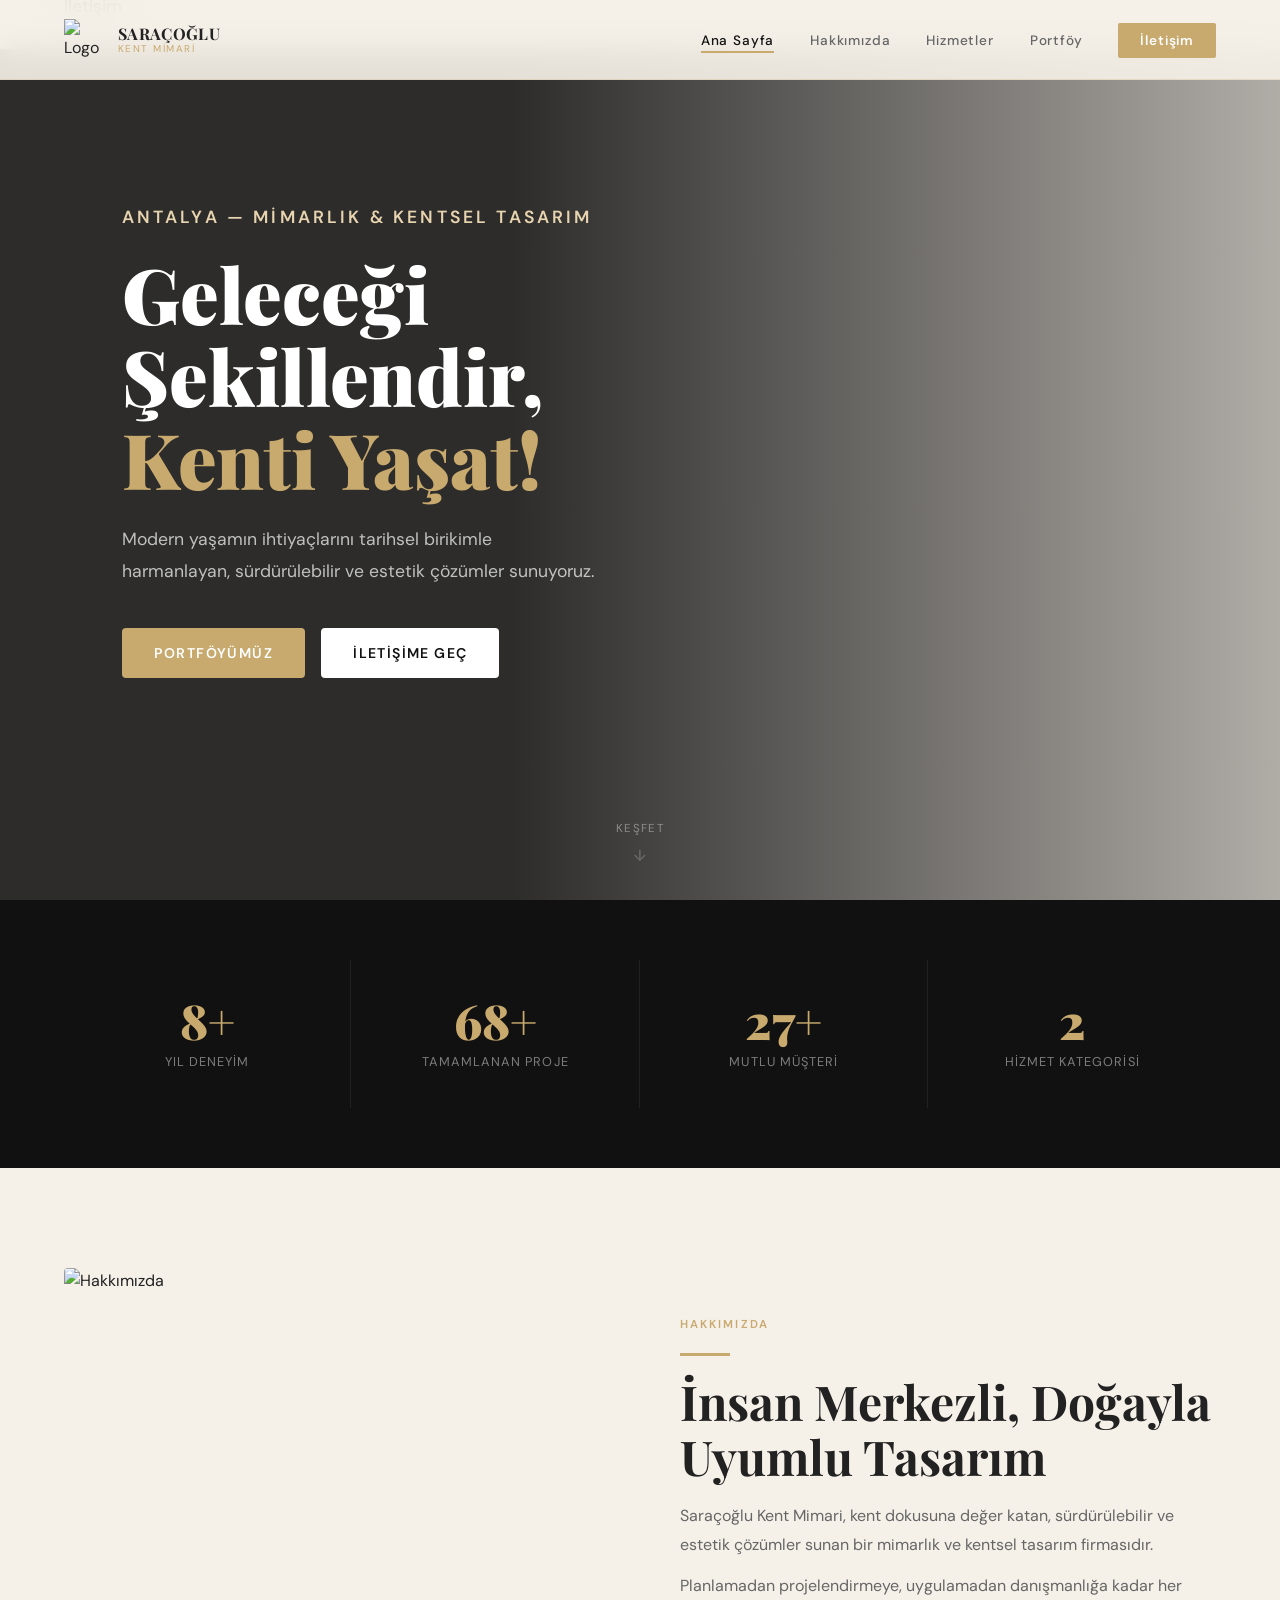
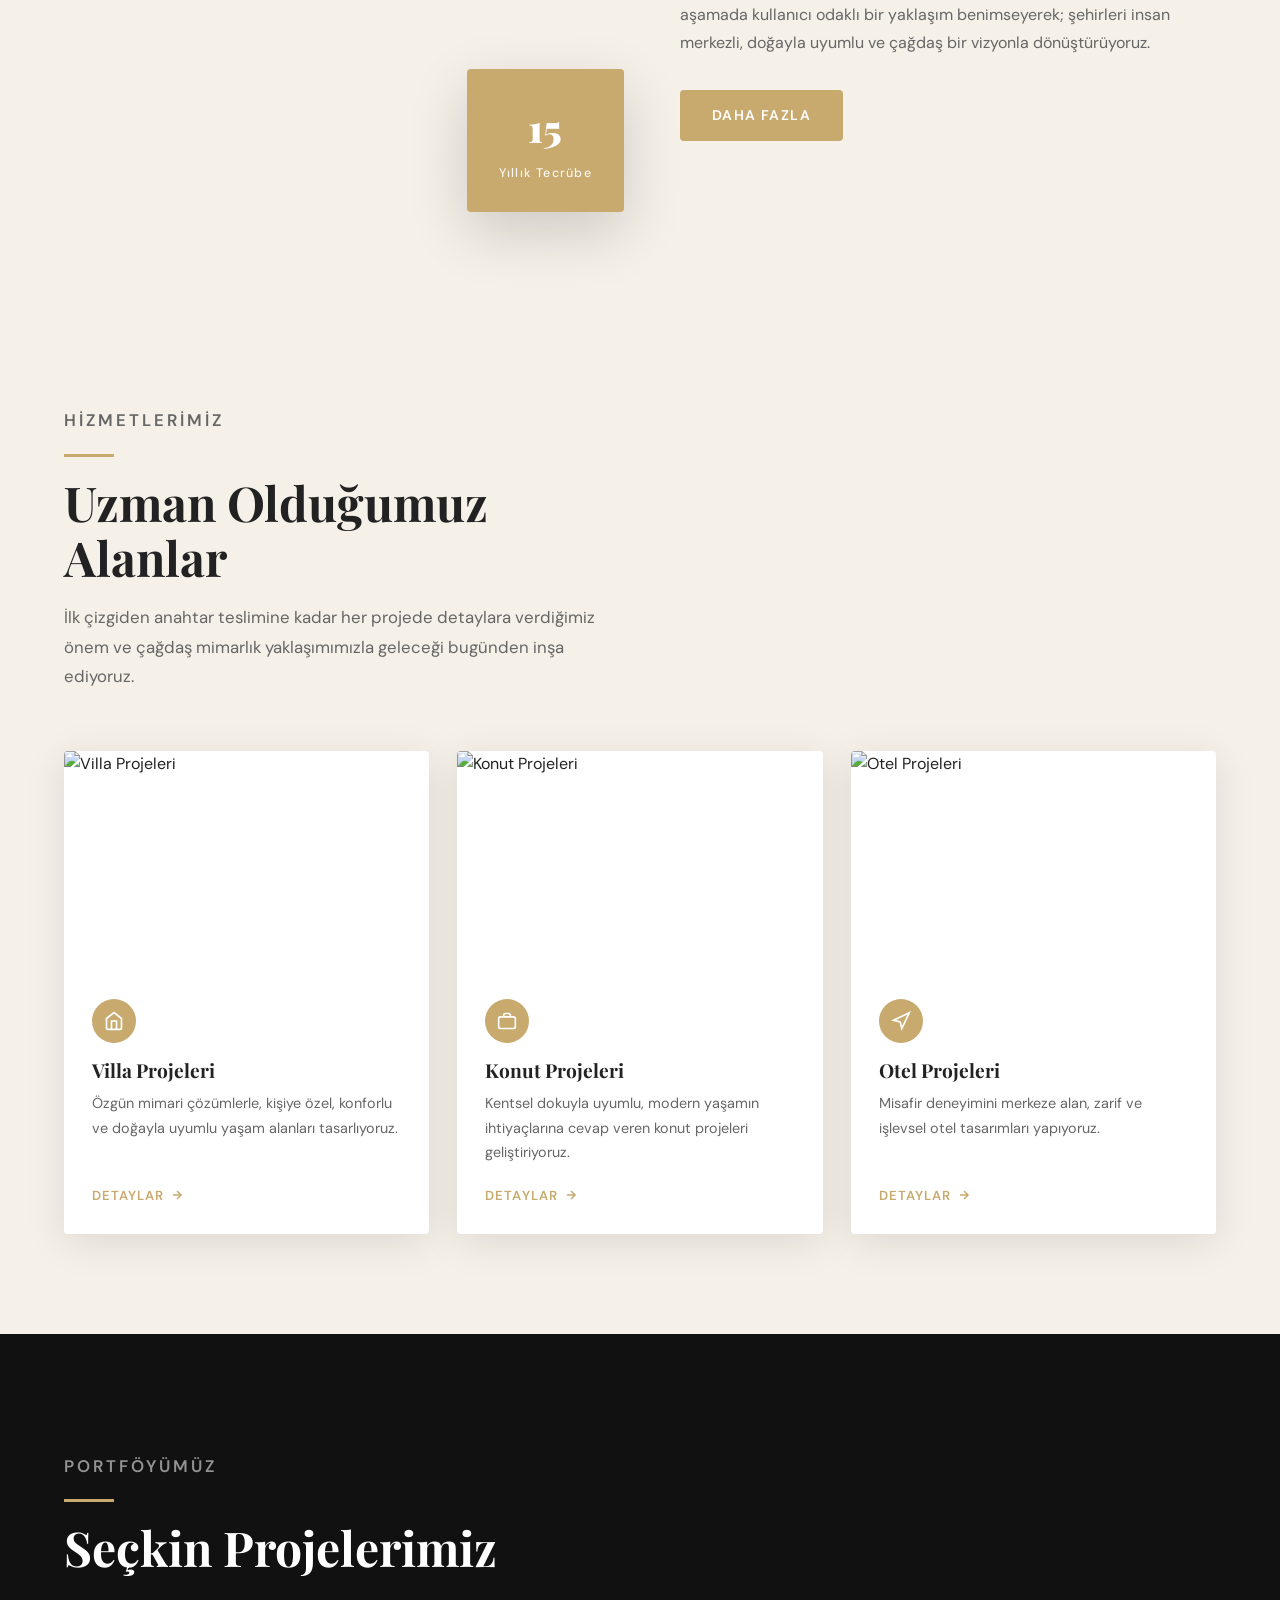
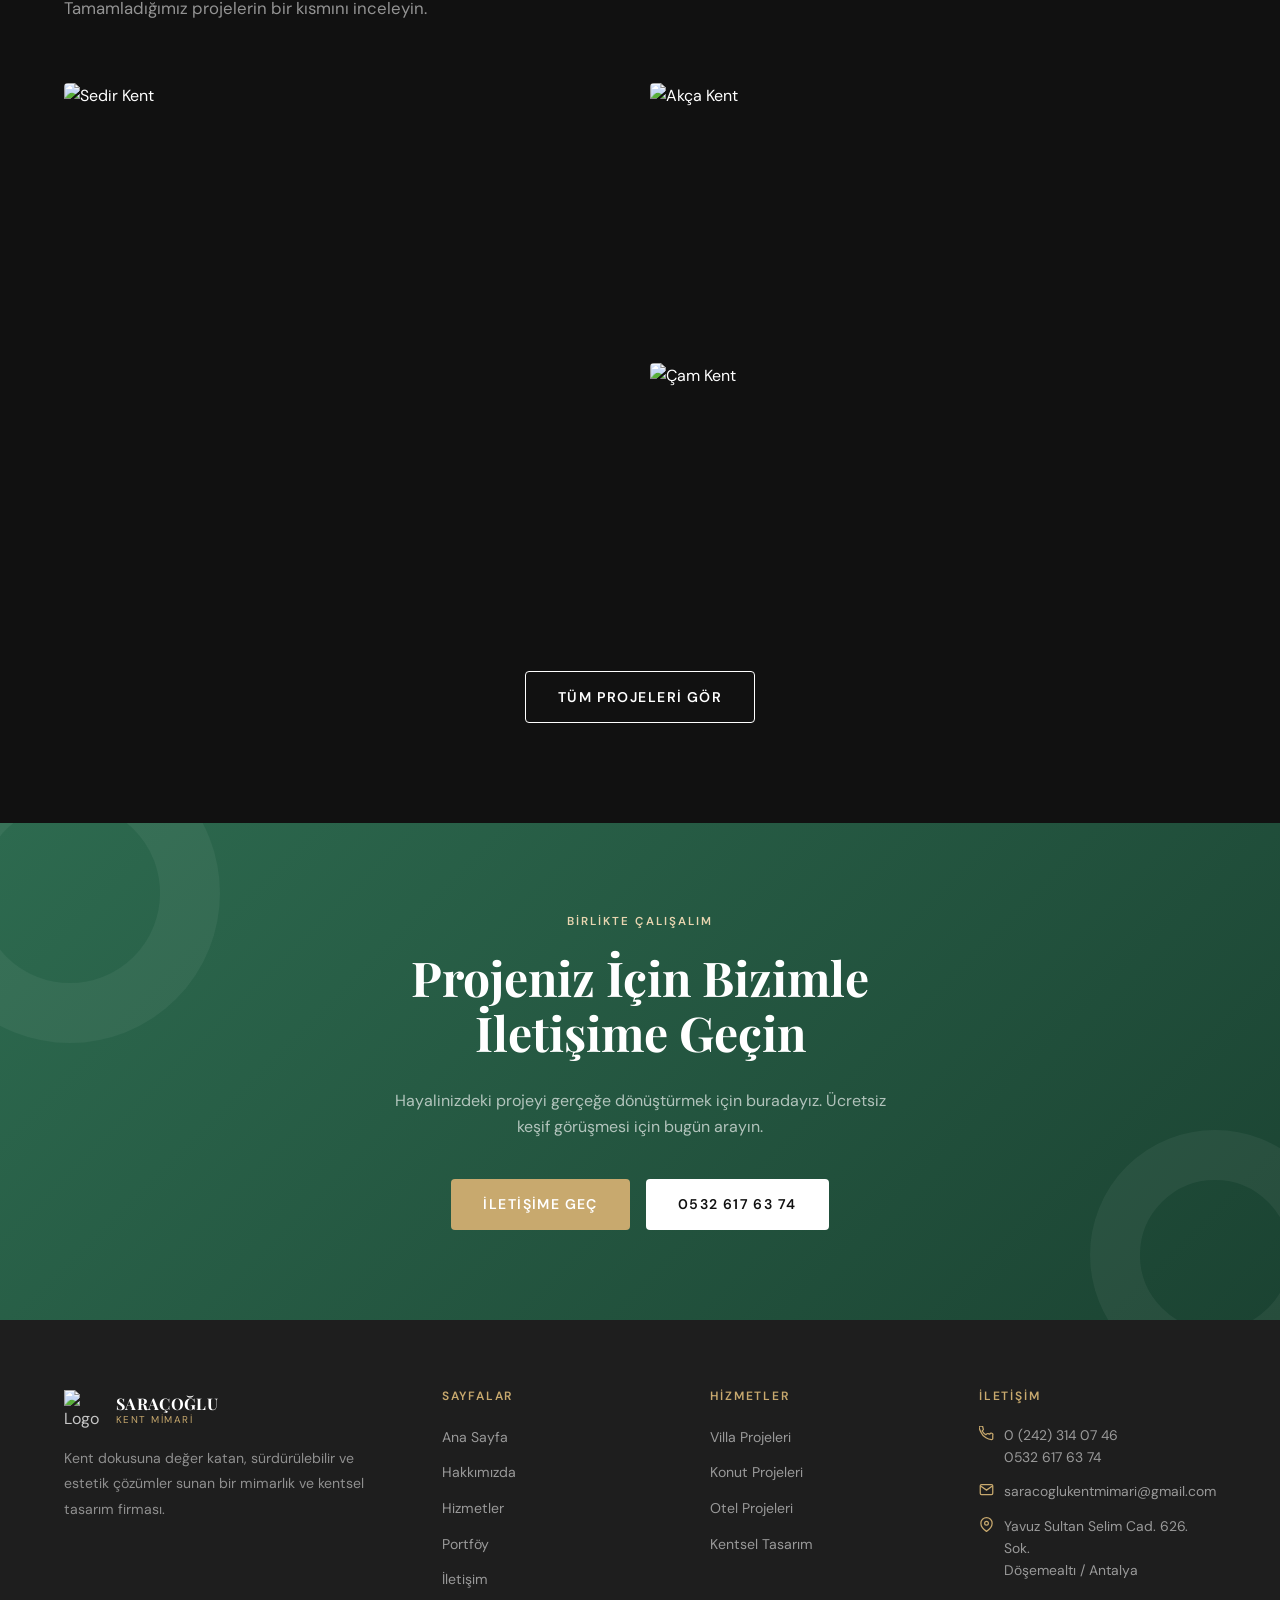
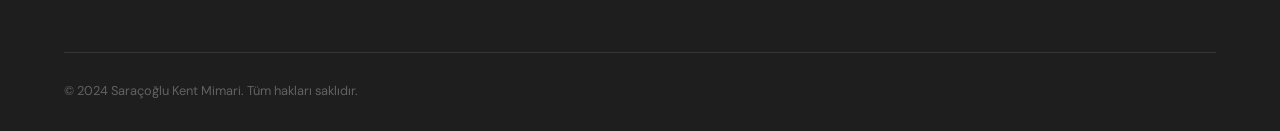
==== index.html @ 3842c43e "ilk commit" ====
<!DOCTYPE html>
<html lang="tr">
<head>
  <meta charset="UTF-8">
  <meta name="viewport" content="width=device-width, initial-scale=1.0">
  <title>Saraçoğlu Kent Mimari — Antalya Mimarlık & Kentsel Tasarım</title>
  <meta name="description" content="Antalya'nın lider mimarlık ve kentsel tasarım firması. Villa, konut ve otel projeleri.">
  <link rel="stylesheet" href="css/style.css">
  <style>
    /* ---- HERO ---- */
    .hero {
      min-height: 100vh;
      display: flex;
      align-items: center;
      position: relative;
      overflow: hidden;
      padding-top: var(--nav-height);
    }

    .hero-bg {
      position: absolute;
      inset: 0;
      background:
        linear-gradient(to right, rgba(17,17,17,0.88) 40%, rgba(17,17,17,0.3) 100%),
        url('https://static.wixstatic.com/media/598a45835cc64bb7892bb44dd5821d2d.jpg/v1/fill/w_1400,h_900,al_c,q_85/598a45835cc64bb7892bb44dd5821d2d.jpg') center/cover no-repeat;
    }

    .hero-content {
      position: relative;
      z-index: 2;
      padding: 0 5%;
      max-width: 720px;
    }

    .hero-content .label { color: var(--accent-light); margin-bottom: 18px; }

    .hero-content h1 {
      color: var(--white);
      line-height: 1.08;
      margin-bottom: 24px;
    }

    .hero-content h1 em {
      font-style: normal;
      color: var(--accent);
      display: block;
    }

    .hero-content p {
      color: rgba(255,255,255,0.7);
      font-size: 1.1rem;
      max-width: 480px;
      line-height: 1.8;
      margin-bottom: 40px;
    }

    .hero-btns { display: flex; gap: 16px; flex-wrap: wrap; }

    .hero-scroll {
      position: absolute;
      bottom: 36px; left: 50%;
      transform: translateX(-50%);
      display: flex;
      flex-direction: column;
      align-items: center;
      gap: 8px;
      color: rgba(255,255,255,0.4);
      font-size: 0.72rem;
      letter-spacing: 0.12em;
      text-transform: uppercase;
      z-index: 2;
      animation: bounce 2s infinite;
    }

    @keyframes bounce {
      0%,100% { transform: translateX(-50%) translateY(0); }
      50%      { transform: translateX(-50%) translateY(6px); }
    }

    .hero-scroll svg { opacity: 0.5; }

    /* ---- STATS ---- */
    .stats {
      background: var(--dark);
      padding: 60px 5%;
      display: grid;
      grid-template-columns: repeat(4, 1fr);
      gap: 1px;
    }

    .stat-item {
      padding: 36px 32px;
      text-align: center;
      border-right: 1px solid rgba(255,255,255,0.07);
    }

    .stat-item:last-child { border-right: none; }

    .stat-num {
      font-family: 'Playfair Display', serif;
      font-size: clamp(2rem, 4vw, 3rem);
      font-weight: 900;
      color: var(--accent);
      line-height: 1;
      margin-bottom: 8px;
    }

    .stat-label {
      font-size: 0.8rem;
      color: rgba(255,255,255,0.45);
      letter-spacing: 0.08em;
      text-transform: uppercase;
    }

    /* ---- ABOUT TEASER ---- */
    .about-teaser {
      display: grid;
      grid-template-columns: 1fr 1fr;
      gap: 80px;
      align-items: center;
    }

    .about-img-wrap {
      position: relative;
    }

    .about-img-wrap img {
      width: 100%;
      height: 520px;
      object-fit: cover;
      border-radius: var(--radius);
    }

    .about-badge {
      position: absolute;
      bottom: -24px; right: -24px;
      background: var(--accent);
      color: var(--white);
      padding: 28px 32px;
      border-radius: var(--radius);
      text-align: center;
      box-shadow: var(--shadow-lg);
    }

    .about-badge strong {
      font-family: 'Playfair Display', serif;
      font-size: 2.4rem;
      font-weight: 900;
      display: block;
    }

    .about-badge span {
      font-size: 0.78rem;
      font-weight: 500;
      letter-spacing: 0.1em;
      opacity: 0.9;
    }

    /* ---- SERVICES GRID ---- */
    .services-grid {
      display: grid;
      grid-template-columns: repeat(3, 1fr);
      gap: 28px;
    }

    .service-card {
      background: var(--white);
      border-radius: var(--radius);
      overflow: hidden;
      box-shadow: var(--shadow);
      transition: transform 0.3s, box-shadow 0.3s;
      display: flex;
      flex-direction: column;
    }

    .service-card:hover {
      transform: translateY(-8px);
      box-shadow: var(--shadow-lg);
    }

    .service-img {
      height: 220px;
      overflow: hidden;
    }

    .service-img img {
      width: 100%;
      height: 100%;
      object-fit: cover;
      transition: transform 0.5s;
    }

    .service-card:hover .service-img img { transform: scale(1.05); }

    .service-body {
      padding: 28px;
      flex: 1;
      display: flex;
      flex-direction: column;
    }

    .service-icon {
      width: 44px; height: 44px;
      background: var(--accent);
      border-radius: 50%;
      display: flex;
      align-items: center;
      justify-content: center;
      margin-bottom: 16px;
      color: var(--white);
    }

    .service-body h3 { margin-bottom: 10px; font-size: 1.2rem; }
    .service-body p { color: var(--text-muted); font-size: 0.9rem; line-height: 1.7; flex: 1; }

    .service-link {
      display: inline-flex;
      align-items: center;
      gap: 6px;
      margin-top: 20px;
      font-size: 0.82rem;
      font-weight: 600;
      letter-spacing: 0.08em;
      text-transform: uppercase;
      color: var(--accent);
      transition: gap 0.2s;
    }

    .service-link:hover { gap: 12px; }

    /* ---- PORTFOLIO STRIP ---- */
    .portfolio-section { background: var(--dark); color: var(--white); }
    .portfolio-section .section-header h2 { color: var(--white); }
    .portfolio-section .section-header p { color: rgba(255,255,255,0.55); }

    .portfolio-grid {
      display: grid;
      grid-template-columns: 1fr 1fr;
      grid-template-rows: auto auto;
      gap: 20px;
    }

    .portfolio-item {
      position: relative;
      overflow: hidden;
      border-radius: var(--radius);
      cursor: pointer;
    }

    .portfolio-item:first-child {
      grid-row: 1 / 3;
    }

    .portfolio-item img {
      width: 100%;
      height: 100%;
      object-fit: cover;
      min-height: 260px;
      transition: transform 0.6s cubic-bezier(.16,1,.3,1);
    }

    .portfolio-item:first-child img { min-height: 540px; }

    .portfolio-item:hover img { transform: scale(1.06); }

    .portfolio-overlay {
      position: absolute;
      inset: 0;
      background: linear-gradient(to top, rgba(0,0,0,0.8) 0%, transparent 60%);
      display: flex;
      align-items: flex-end;
      padding: 28px;
      opacity: 0;
      transition: opacity 0.3s;
    }

    .portfolio-item:hover .portfolio-overlay { opacity: 1; }

    .portfolio-info h4 {
      color: var(--white);
      font-size: 1.2rem;
      margin-bottom: 4px;
    }

    .portfolio-info span {
      font-size: 0.78rem;
      color: var(--accent-light);
      letter-spacing: 0.1em;
      text-transform: uppercase;
    }

    /* ---- CTA BAND ---- */
    .cta-band {
      background: linear-gradient(135deg, var(--accent2) 0%, #1b4332 100%);
      color: var(--white);
      padding: 90px 5%;
      text-align: center;
      position: relative;
      overflow: hidden;
    }

    .cta-band::before {
      content: '';
      position: absolute;
      top: -80px; left: -80px;
      width: 300px; height: 300px;
      border-radius: 50%;
      border: 60px solid rgba(255,255,255,0.05);
    }

    .cta-band::after {
      content: '';
      position: absolute;
      bottom: -60px; right: -60px;
      width: 250px; height: 250px;
      border-radius: 50%;
      border: 50px solid rgba(255,255,255,0.05);
    }

    .cta-band .label { color: var(--accent-light); margin-bottom: 18px; }
    .cta-band h2 { color: var(--white); max-width: 600px; margin: 0 auto 28px; }
    .cta-band p { color: rgba(255,255,255,0.65); max-width: 520px; margin: 0 auto 40px; }

    /* ---- RESPONSIVE ---- */
    @media (max-width: 900px) {
      .stats { grid-template-columns: repeat(2,1fr); }
      .stat-item { border-right: none; border-bottom: 1px solid rgba(255,255,255,0.07); }
      .about-teaser { grid-template-columns: 1fr; gap: 50px; }
      .about-img-wrap { max-width: 540px; }
      .about-badge { right: 0; bottom: -20px; }
      .services-grid { grid-template-columns: 1fr; }
      .portfolio-grid { grid-template-columns: 1fr; }
      .portfolio-item:first-child { grid-row: auto; }
    }

    @media (max-width: 600px) {
      .hero-btns { flex-direction: column; }
      .stats { grid-template-columns: 1fr 1fr; }
    }
  </style>
</head>
<body>

<!-- NAVBAR -->
<nav class="navbar">
  <a href="index.html" class="nav-logo">
    <img src="https://static.wixstatic.com/media/b6cc17_3a07f7cb346d4ff6aaf0f38547e2d93a~mv2.png/v1/fill/w_69,h_69,al_c,q_85,usm_0.66_1.00_0.01,enc_avif,quality_auto/Sembol_Ger%C3%A7ek.png" alt="Logo">
    <div class="nav-logo-text">SARAÇOĞLU<span>Kent Mimari</span></div>
  </a>
  <ul class="nav-links">
    <li><a href="index.html" class="active">Ana Sayfa</a></li>
    <li><a href="hakkimizda.html">Hakkımızda</a></li>
    <li><a href="hizmetler.html">Hizmetler</a></li>
    <li><a href="portfolio.html">Portföy</a></li>
    <li><a href="iletisim.html" class="nav-cta">İletişim</a></li>
  </ul>
  <button class="hamburger" aria-label="Menü">
    <span></span><span></span><span></span>
  </button>
</nav>
<div class="mobile-nav">
  <a href="index.html">Ana Sayfa</a>
  <a href="hakkimizda.html">Hakkımızda</a>
  <a href="hizmetler.html">Hizmetler</a>
  <a href="portfolio.html">Portföy</a>
  <a href="iletisim.html">İletişim</a>
</div>

<!-- HERO -->
<section class="hero">
  <div class="hero-bg"></div>
  <div class="hero-content">
    <p class="label anim-up">Antalya — Mimarlık & Kentsel Tasarım</p>
    <h1 class="anim-up-2">
      Geleceği Şekillendir,
      <em>Kenti Yaşat!</em>
    </h1>
    <p class="anim-up-3">Modern yaşamın ihtiyaçlarını tarihsel birikimle harmanlayan, sürdürülebilir ve estetik çözümler sunuyoruz.</p>
    <div class="hero-btns anim-up-4">
      <a href="portfolio.html" class="btn btn-primary">Portföyümüz</a>
      <a href="iletisim.html" class="btn btn-white">İletişime Geç</a>
    </div>
  </div>
  <div class="hero-scroll">
    <span>Keşfet</span>
    <svg width="18" height="18" fill="none" stroke="currentColor" stroke-width="2" viewBox="0 0 24 24">
      <path d="M12 5v14M5 12l7 7 7-7"/>
    </svg>
  </div>
</section>

<!-- STATS -->
<div class="stats">
  <div class="stat-item">
    <div class="stat-num"><span class="counter" data-target="15" data-suffix="+">0+</span></div>
    <div class="stat-label">Yıl Deneyim</div>
  </div>
  <div class="stat-item">
    <div class="stat-num"><span class="counter" data-target="120" data-suffix="+">0+</span></div>
    <div class="stat-label">Tamamlanan Proje</div>
  </div>
  <div class="stat-item">
    <div class="stat-num"><span class="counter" data-target="48" data-suffix="+">0+</span></div>
    <div class="stat-label">Mutlu Müşteri</div>
  </div>
  <div class="stat-item">
    <div class="stat-num"><span class="counter" data-target="5" data-suffix="">0</span></div>
    <div class="stat-label">Hizmet Kategorisi</div>
  </div>
</div>

<!-- ABOUT TEASER -->
<section>
  <div class="about-teaser">
    <div class="about-img-wrap reveal">
      <img src="https://static.wixstatic.com/media/11062b_ed791f8665d245868b19d82ee8071b45~mv2.jpg/v1/fill/w_800,h_600,al_c,q_85/Two%20Towers.jpg" alt="Hakkımızda">
      <div class="about-badge">
        <strong>15</strong>
        <span>Yıllık Tecrübe</span>
      </div>
    </div>
    <div class="reveal">
      <p class="label">Hakkımızda</p>
      <div class="divider"></div>
      <h2>İnsan Merkezli, Doğayla Uyumlu Tasarım</h2>
      <p style="color:var(--text-muted);margin-top:18px;line-height:1.8;">Saraçoğlu Kent Mimari, kent dokusuna değer katan, sürdürülebilir ve estetik çözümler sunan bir mimarlık ve kentsel tasarım firmasıdır.</p>
      <p style="color:var(--text-muted);margin-top:12px;line-height:1.8;">Planlamadan projelendirmeye, uygulamadan danışmanlığa kadar her aşamada kullanıcı odaklı bir yaklaşım benimseyerek; şehirleri insan merkezli, doğayla uyumlu ve çağdaş bir vizyonla dönüştürüyoruz.</p>
      <a href="hakkimizda.html" class="btn btn-primary" style="margin-top:32px;">Daha Fazla</a>
    </div>
  </div>
</section>

<!-- SERVICES -->
<section style="background:var(--cream);">
  <div class="section-header reveal">
    <p class="label">Hizmetlerimiz</p>
    <div class="divider"></div>
    <h2>Uzman Olduğumuz Alanlar</h2>
    <p>İlk çizgiden anahtar teslimine kadar her projede detaylara verdiğimiz önem ve çağdaş mimarlık yaklaşımımızla geleceği bugünden inşa ediyoruz.</p>
  </div>

  <div class="services-grid">
    <div class="service-card reveal">
      <div class="service-img">
        <img src="https://static.wixstatic.com/media/11062b_ed791f8665d245868b19d82ee8071b45~mv2.jpg/v1/fill/w_600,h_400,al_c,q_85/Two%20Towers.jpg" alt="Villa Projeleri">
      </div>
      <div class="service-body">
        <div class="service-icon">
          <svg width="20" height="20" fill="none" stroke="currentColor" stroke-width="2" viewBox="0 0 24 24"><path d="M3 9l9-7 9 7v11a2 2 0 01-2 2H5a2 2 0 01-2-2z"/><polyline points="9,22 9,12 15,12 15,22"/></svg>
        </div>
        <h3>Villa Projeleri</h3>
        <p>Özgün mimari çözümlerle, kişiye özel, konforlu ve doğayla uyumlu yaşam alanları tasarlıyoruz.</p>
        <a href="hizmetler.html" class="service-link">Detaylar <svg width="14" height="14" fill="none" stroke="currentColor" stroke-width="2.5" viewBox="0 0 24 24"><path d="M5 12h14M12 5l7 7-7 7"/></svg></a>
      </div>
    </div>

    <div class="service-card reveal">
      <div class="service-img">
        <img src="https://static.wixstatic.com/media/11062b_2288332226ea4c1a8606c1d743c1e8f9~mv2.jpg/v1/fill/w_600,h_400,al_c,q_85/Modern%20Architecture.jpg" alt="Konut Projeleri">
      </div>
      <div class="service-body">
        <div class="service-icon">
          <svg width="20" height="20" fill="none" stroke="currentColor" stroke-width="2" viewBox="0 0 24 24"><rect x="2" y="7" width="20" height="14" rx="2"/><path d="M16 7V5a2 2 0 00-2-2h-4a2 2 0 00-2 2v2"/></svg>
        </div>
        <h3>Konut Projeleri</h3>
        <p>Kentsel dokuyla uyumlu, modern yaşamın ihtiyaçlarına cevap veren konut projeleri geliştiriyoruz.</p>
        <a href="hizmetler.html" class="service-link">Detaylar <svg width="14" height="14" fill="none" stroke="currentColor" stroke-width="2.5" viewBox="0 0 24 24"><path d="M5 12h14M12 5l7 7-7 7"/></svg></a>
      </div>
    </div>

    <div class="service-card reveal">
      <div class="service-img">
        <img src="https://static.wixstatic.com/media/11062b_442ee5a9ccf94e9aa962bf4fe4369a15~mv2_d_6668_4445_s_4_2.jpg/v1/fill/w_600,h_400,al_c,q_85/Interior%20Design%20.jpg" alt="Otel Projeleri">
      </div>
      <div class="service-body">
        <div class="service-icon">
          <svg width="20" height="20" fill="none" stroke="currentColor" stroke-width="2" viewBox="0 0 24 24"><path d="M3 11l19-9-9 19-2-8-8-2z"/></svg>
        </div>
        <h3>Otel Projeleri</h3>
        <p>Misafir deneyimini merkeze alan, zarif ve işlevsel otel tasarımları yapıyoruz.</p>
        <a href="hizmetler.html" class="service-link">Detaylar <svg width="14" height="14" fill="none" stroke="currentColor" stroke-width="2.5" viewBox="0 0 24 24"><path d="M5 12h14M12 5l7 7-7 7"/></svg></a>
      </div>
    </div>
  </div>
</section>

<!-- PORTFOLIO -->
<section class="portfolio-section">
  <div class="section-header reveal">
    <p class="label">Portföyümüz</p>
    <div class="divider"></div>
    <h2>Seçkin Projelerimiz</h2>
    <p>Tamamladığımız projelerin bir kısmını inceleyin.</p>
  </div>

  <div class="portfolio-grid">
    <div class="portfolio-item reveal">
      <img src="https://static.wixstatic.com/media/b6cc17_9ea4a8a03a49461f9311103a16069405~mv2.jpeg/v1/fill/w_980,h_700,q_90/b6cc17_9ea4a8a03a49461f9311103a16069405~mv2.jpeg" alt="Sedir Kent">
      <div class="portfolio-overlay">
        <div class="portfolio-info">
          <h4>Sedir Kent</h4>
          <span>Villa Projesi</span>
        </div>
      </div>
    </div>
    <div class="portfolio-item reveal">
      <img src="https://static.wixstatic.com/media/b6cc17_e1b81eac849146a5b3a3fcf420fb1ff0~mv2.jpeg/v1/fill/w_980,h_326,q_90/b6cc17_e1b81eac849146a5b3a3fcf420fb1ff0~mv2.jpeg" alt="Akça Kent">
      <div class="portfolio-overlay">
        <div class="portfolio-info">
          <h4>Akça Kent</h4>
          <span>Konut Projesi</span>
        </div>
      </div>
    </div>
    <div class="portfolio-item reveal">
      <img src="https://static.wixstatic.com/media/b6cc17_fde09c180e5f44ab941f2d9487725126~mv2.jpeg/v1/fill/w_980,h_326,q_90/b6cc17_fde09c180e5f44ab941f2d9487725126~mv2.jpeg" alt="Çam Kent">
      <div class="portfolio-overlay">
        <div class="portfolio-info">
          <h4>Çam Kent</h4>
          <span>Otel Projesi</span>
        </div>
      </div>
    </div>
  </div>

  <div style="text-align:center;margin-top:48px;">
    <a href="portfolio.html" class="btn btn-outline" style="color:var(--white);border-color:var(--white);">Tüm Projeleri Gör</a>
  </div>
</section>

<!-- CTA -->
<section class="cta-band">
  <p class="label reveal">Birlikte Çalışalım</p>
  <h2 class="reveal">Projeniz İçin Bizimle İletişime Geçin</h2>
  <p class="reveal">Hayalinizdeki projeyi gerçeğe dönüştürmek için buradayız. Ücretsiz keşif görüşmesi için bugün arayın.</p>
  <div style="display:flex;gap:16px;justify-content:center;flex-wrap:wrap;" class="reveal">
    <a href="iletisim.html" class="btn btn-primary">İletişime Geç</a>
    <a href="tel:05326176374" class="btn btn-white">0532 617 63 74</a>
  </div>
</section>

<!-- FOOTER -->
<footer>
  <div class="footer-top">
    <div class="footer-brand">
      <div class="nav-logo" style="margin-bottom:16px;">
        <img src="https://static.wixstatic.com/media/b6cc17_3a07f7cb346d4ff6aaf0f38547e2d93a~mv2.png/v1/fill/w_69,h_69,al_c,q_85,usm_0.66_1.00_0.01,enc_avif/Sembol_Ger%C3%A7ek.png" alt="Logo" style="height:40px;width:40px;object-fit:contain;">
        <div class="nav-logo-text">SARAÇOĞLU<span>Kent Mimari</span></div>
      </div>
      <p>Kent dokusuna değer katan, sürdürülebilir ve estetik çözümler sunan bir mimarlık ve kentsel tasarım firması.</p>
    </div>
    <div class="footer-col">
      <h4>Sayfalar</h4>
      <ul>
        <li><a href="index.html">Ana Sayfa</a></li>
        <li><a href="hakkimizda.html">Hakkımızda</a></li>
        <li><a href="hizmetler.html">Hizmetler</a></li>
        <li><a href="portfolio.html">Portföy</a></li>
        <li><a href="iletisim.html">İletişim</a></li>
      </ul>
    </div>
    <div class="footer-col">
      <h4>Hizmetler</h4>
      <ul>
        <li><a href="hizmetler.html">Villa Projeleri</a></li>
        <li><a href="hizmetler.html">Konut Projeleri</a></li>
        <li><a href="hizmetler.html">Otel Projeleri</a></li>
        <li><a href="hizmetler.html">Kentsel Tasarım</a></li>
      </ul>
    </div>
    <div class="footer-col">
      <h4>İletişim</h4>
      <div class="footer-contact-item">
        <svg width="15" height="15" fill="none" stroke="currentColor" stroke-width="2" viewBox="0 0 24 24"><path d="M22 16.92v3a2 2 0 01-2.18 2 19.79 19.79 0 01-8.63-3.07A19.5 19.5 0 013.07 9.85 19.79 19.79 0 01.1 1.18C.1.54.47.05 1.11.02h3a2 2 0 012 1.72 13 13 0 00.7 2.81 2 2 0 01-.45 2.11L5.09 7.91a16 16 0 006 6l1.27-1.27a2 2 0 012.11-.45 13 13 0 002.81.7A2 2 0 0122 14.92v2z"/></svg>
        <div>0 (242) 314 07 46<br>0532 617 63 74</div>
      </div>
      <div class="footer-contact-item">
        <svg width="15" height="15" fill="none" stroke="currentColor" stroke-width="2" viewBox="0 0 24 24"><path d="M4 4h16c1.1 0 2 .9 2 2v12c0 1.1-.9 2-2 2H4c-1.1 0-2-.9-2-2V6c0-1.1.9-2 2-2z"/><polyline points="22,6 12,13 2,6"/></svg>
        <div>saracoglukentmimari@gmail.com</div>
      </div>
      <div class="footer-contact-item">
        <svg width="15" height="15" fill="none" stroke="currentColor" stroke-width="2" viewBox="0 0 24 24"><path d="M21 10c0 7-9 13-9 13s-9-6-9-13a9 9 0 0118 0z"/><circle cx="12" cy="10" r="3"/></svg>
        <div>Yavuz Sultan Selim Cad. 626. Sok.<br>Döşemealtı / Antalya</div>
      </div>
    </div>
  </div>
  <div class="footer-bottom">
    <span>© 2024 Saraçoğlu Kent Mimari. Tüm hakları saklıdır.</span>
  </div>
</footer>

<script src="js/main.js"></script>
</body>
</html>
---- css/style.css ----
/* ============================================
   SARAÇOĞLU KENT MİMARİ — Ana Stil Dosyası
   Modern & Canlı Tema
   ============================================ */

@import url('https://fonts.googleapis.com/css2?family=Playfair+Display:wght@400;700;900&family=DM+Sans:wght@300;400;500;600&display=swap');

:root {
  --cream: #f5f0e8;
  --white: #ffffff;
  --dark: #111111;
  --charcoal: #1e1e1e;
  --accent: #c8a96e;       /* altın/bronz */
  --accent2: #2d6a4f;      /* derin yeşil */
  --accent-light: #e8d5b0;
  --text-main: #222222;
  --text-muted: #666666;
  --border: rgba(200,169,110,0.25);
  --nav-height: 80px;
  --radius: 4px;
  --shadow: 0 8px 40px rgba(0,0,0,0.10);
  --shadow-lg: 0 20px 60px rgba(0,0,0,0.16);
}

*, *::before, *::after { box-sizing: border-box; margin: 0; padding: 0; }

html { scroll-behavior: smooth; font-size: 16px; }

body {
  font-family: 'DM Sans', sans-serif;
  background: var(--cream);
  color: var(--text-main);
  overflow-x: hidden;
  line-height: 1.6;
}

img { max-width: 100%; height: auto; display: block; }
a { text-decoration: none; color: inherit; }
ul { list-style: none; }

/* ---- TYPOGRAPHY ---- */
h1, h2, h3, h4 { font-family: 'Playfair Display', serif; line-height: 1.15; }

h1 { font-size: clamp(2.4rem, 6vw, 5rem); font-weight: 900; }
h2 { font-size: clamp(1.8rem, 4vw, 3rem); font-weight: 700; }
h3 { font-size: clamp(1.2rem, 2.5vw, 1.6rem); font-weight: 700; }

.label {
  font-family: 'DM Sans', sans-serif;
  font-size: 0.72rem;
  font-weight: 600;
  letter-spacing: 0.18em;
  text-transform: uppercase;
  color: var(--accent);
}

/* ---- NAVBAR ---- */
.navbar {
  position: fixed;
  top: 0; left: 0; right: 0;
  height: var(--nav-height);
  display: flex;
  align-items: center;
  justify-content: space-between;
  padding: 0 5%;
  z-index: 1000;
  background: rgba(245,240,232,0.92);
  backdrop-filter: blur(14px);
  border-bottom: 1px solid var(--border);
  transition: background 0.3s, box-shadow 0.3s;
}

.navbar.scrolled {
  background: rgba(245,240,232,0.98);
  box-shadow: 0 2px 20px rgba(0,0,0,0.08);
}

.nav-logo {
  display: flex;
  align-items: center;
  gap: 12px;
}

.nav-logo img {
  height: 42px;
  width: 42px;
  object-fit: contain;
}

.nav-logo-text {
  font-family: 'Playfair Display', serif;
  font-size: 1rem;
  font-weight: 700;
  line-height: 1.2;
  letter-spacing: 0.02em;
}

.nav-logo-text span {
  display: block;
  font-size: 0.62rem;
  font-family: 'DM Sans', sans-serif;
  font-weight: 400;
  letter-spacing: 0.15em;
  text-transform: uppercase;
  color: var(--accent);
}

.nav-links {
  display: flex;
  align-items: center;
  gap: 36px;
}

.nav-links a {
  font-size: 0.85rem;
  font-weight: 500;
  letter-spacing: 0.06em;
  color: var(--text-muted);
  position: relative;
  transition: color 0.2s;
}

.nav-links a::after {
  content: '';
  position: absolute;
  bottom: -4px; left: 0;
  width: 0; height: 1.5px;
  background: var(--accent);
  transition: width 0.3s;
}

.nav-links a:hover,
.nav-links a.active { color: var(--dark); }
.nav-links a:hover::after,
.nav-links a.active::after { width: 100%; }

.nav-cta {
  background: var(--accent);
  color: var(--white) !important;
  padding: 9px 22px;
  border-radius: 2px;
  font-weight: 600 !important;
  letter-spacing: 0.08em;
  transition: background 0.2s, transform 0.2s !important;
}

.nav-cta::after { display: none !important; }
.nav-cta:hover { background: var(--dark) !important; transform: translateY(-1px); }

/* Mobile hamburger */
.hamburger {
  display: none;
  flex-direction: column;
  gap: 5px;
  cursor: pointer;
  padding: 6px;
  background: none;
  border: none;
}

.hamburger span {
  width: 24px; height: 2px;
  background: var(--dark);
  border-radius: 2px;
  transition: 0.3s;
}

.hamburger.open span:nth-child(1) { transform: rotate(45deg) translate(5px,5px); }
.hamburger.open span:nth-child(2) { opacity: 0; }
.hamburger.open span:nth-child(3) { transform: rotate(-45deg) translate(5px,-5px); }

/* ---- MOBILE NAV ---- */
.mobile-nav {
  position: fixed;
  top: var(--nav-height); left: 0; right: 0;
  background: var(--cream);
  border-bottom: 1px solid var(--border);
  padding: 24px 5%;
  display: flex;
  flex-direction: column;
  gap: 20px;
  z-index: 999;
  transform: translateY(-110%);
  transition: transform 0.35s cubic-bezier(.16,1,.3,1);
}

.mobile-nav.open { transform: translateY(0); }
.mobile-nav a { font-size: 1.1rem; font-weight: 500; padding: 4px 0; }

/* ---- BUTTONS ---- */
.btn {
  display: inline-flex;
  align-items: center;
  gap: 8px;
  padding: 14px 32px;
  font-family: 'DM Sans', sans-serif;
  font-size: 0.88rem;
  font-weight: 600;
  letter-spacing: 0.1em;
  text-transform: uppercase;
  border-radius: var(--radius);
  cursor: pointer;
  transition: all 0.25s;
  border: none;
}

.btn-primary {
  background: var(--accent);
  color: var(--white);
}
.btn-primary:hover {
  background: var(--dark);
  transform: translateY(-2px);
  box-shadow: 0 8px 24px rgba(0,0,0,0.18);
}

.btn-outline {
  background: transparent;
  color: var(--dark);
  border: 1.5px solid var(--dark);
}
.btn-outline:hover {
  background: var(--dark);
  color: var(--white);
  transform: translateY(-2px);
}

.btn-white {
  background: var(--white);
  color: var(--dark);
}
.btn-white:hover {
  background: var(--accent);
  color: var(--white);
  transform: translateY(-2px);
}

/* ---- SECTION COMMONS ---- */
section { padding: 100px 5%; }

.section-header { margin-bottom: 60px; }
.section-header .label { margin-bottom: 14px; }
.section-header h2 { max-width: 560px; }
.section-header p {
  margin-top: 18px;
  color: var(--text-muted);
  font-size: 1.05rem;
  max-width: 540px;
  line-height: 1.75;
}

/* ---- DIVIDER ---- */
.divider {
  width: 50px; height: 3px;
  background: var(--accent);
  margin: 18px 0;
}

/* ---- CARDS ---- */
.card {
  background: var(--white);
  border-radius: var(--radius);
  overflow: hidden;
  box-shadow: var(--shadow);
  transition: transform 0.3s, box-shadow 0.3s;
}

.card:hover {
  transform: translateY(-6px);
  box-shadow: var(--shadow-lg);
}

/* ---- FOOTER ---- */
footer {
  background: var(--charcoal);
  color: rgba(255,255,255,0.75);
  padding: 70px 5% 30px;
}

.footer-top {
  display: grid;
  grid-template-columns: 1.5fr 1fr 1fr 1fr;
  gap: 50px;
  padding-bottom: 50px;
  border-bottom: 1px solid rgba(255,255,255,0.1);
}

.footer-brand .nav-logo-text { color: var(--white); }
.footer-brand p {
  margin-top: 16px;
  font-size: 0.88rem;
  line-height: 1.8;
  color: rgba(255,255,255,0.5);
}

.footer-col h4 {
  font-family: 'DM Sans', sans-serif;
  font-size: 0.75rem;
  font-weight: 600;
  letter-spacing: 0.15em;
  text-transform: uppercase;
  color: var(--accent);
  margin-bottom: 20px;
}

.footer-col ul li { margin-bottom: 10px; }
.footer-col ul li a {
  font-size: 0.88rem;
  color: rgba(255,255,255,0.55);
  transition: color 0.2s;
}
.footer-col ul li a:hover { color: var(--accent); }

.footer-contact-item {
  display: flex;
  align-items: flex-start;
  gap: 10px;
  margin-bottom: 12px;
  font-size: 0.87rem;
  color: rgba(255,255,255,0.55);
}

.footer-contact-item svg { flex-shrink: 0; color: var(--accent); margin-top: 2px; }

.footer-bottom {
  padding-top: 28px;
  display: flex;
  align-items: center;
  justify-content: space-between;
  font-size: 0.8rem;
  color: rgba(255,255,255,0.3);
}

.footer-bottom a { color: var(--accent); }

/* ---- PAGE HERO (inner pages) ---- */
.page-hero {
  padding-top: calc(var(--nav-height) + 80px);
  padding-bottom: 80px;
  padding-left: 5%;
  padding-right: 5%;
  background: linear-gradient(135deg, var(--dark) 0%, #2a2a2a 100%);
  color: var(--white);
  position: relative;
  overflow: hidden;
}

.page-hero::before {
  content: '';
  position: absolute;
  top: -60px; right: -60px;
  width: 400px; height: 400px;
  border-radius: 50%;
  background: var(--accent);
  opacity: 0.06;
}

.page-hero .label { color: var(--accent-light); }
.page-hero h1 { color: var(--white); margin-top: 12px; }
.page-hero p {
  color: rgba(255,255,255,0.65);
  margin-top: 18px;
  font-size: 1.1rem;
  max-width: 560px;
}

/* ---- ANIMATIONS ---- */
@keyframes fadeUp {
  from { opacity: 0; transform: translateY(30px); }
  to   { opacity: 1; transform: translateY(0); }
}

@keyframes fadeIn {
  from { opacity: 0; }
  to   { opacity: 1; }
}

.anim-up { animation: fadeUp 0.8s ease forwards; }
.anim-up-2 { animation: fadeUp 0.8s 0.15s ease both; }
.anim-up-3 { animation: fadeUp 0.8s 0.3s ease both; }
.anim-up-4 { animation: fadeUp 0.8s 0.45s ease both; }

/* ---- SCROLL REVEAL ---- */
.reveal {
  opacity: 0;
  transform: translateY(28px);
  transition: opacity 0.7s ease, transform 0.7s ease;
}
.reveal.visible {
  opacity: 1;
  transform: none;
}

/* ---- RESPONSIVE ---- */
@media (max-width: 900px) {
  .nav-links { display: none; }
  .hamburger { display: flex; }

  .footer-top {
    grid-template-columns: 1fr 1fr;
    gap: 36px;
  }
}

@media (max-width: 600px) {
  section { padding: 70px 5%; }
  .footer-top { grid-template-columns: 1fr; }
  .footer-bottom { flex-direction: column; gap: 8px; text-align: center; }
}
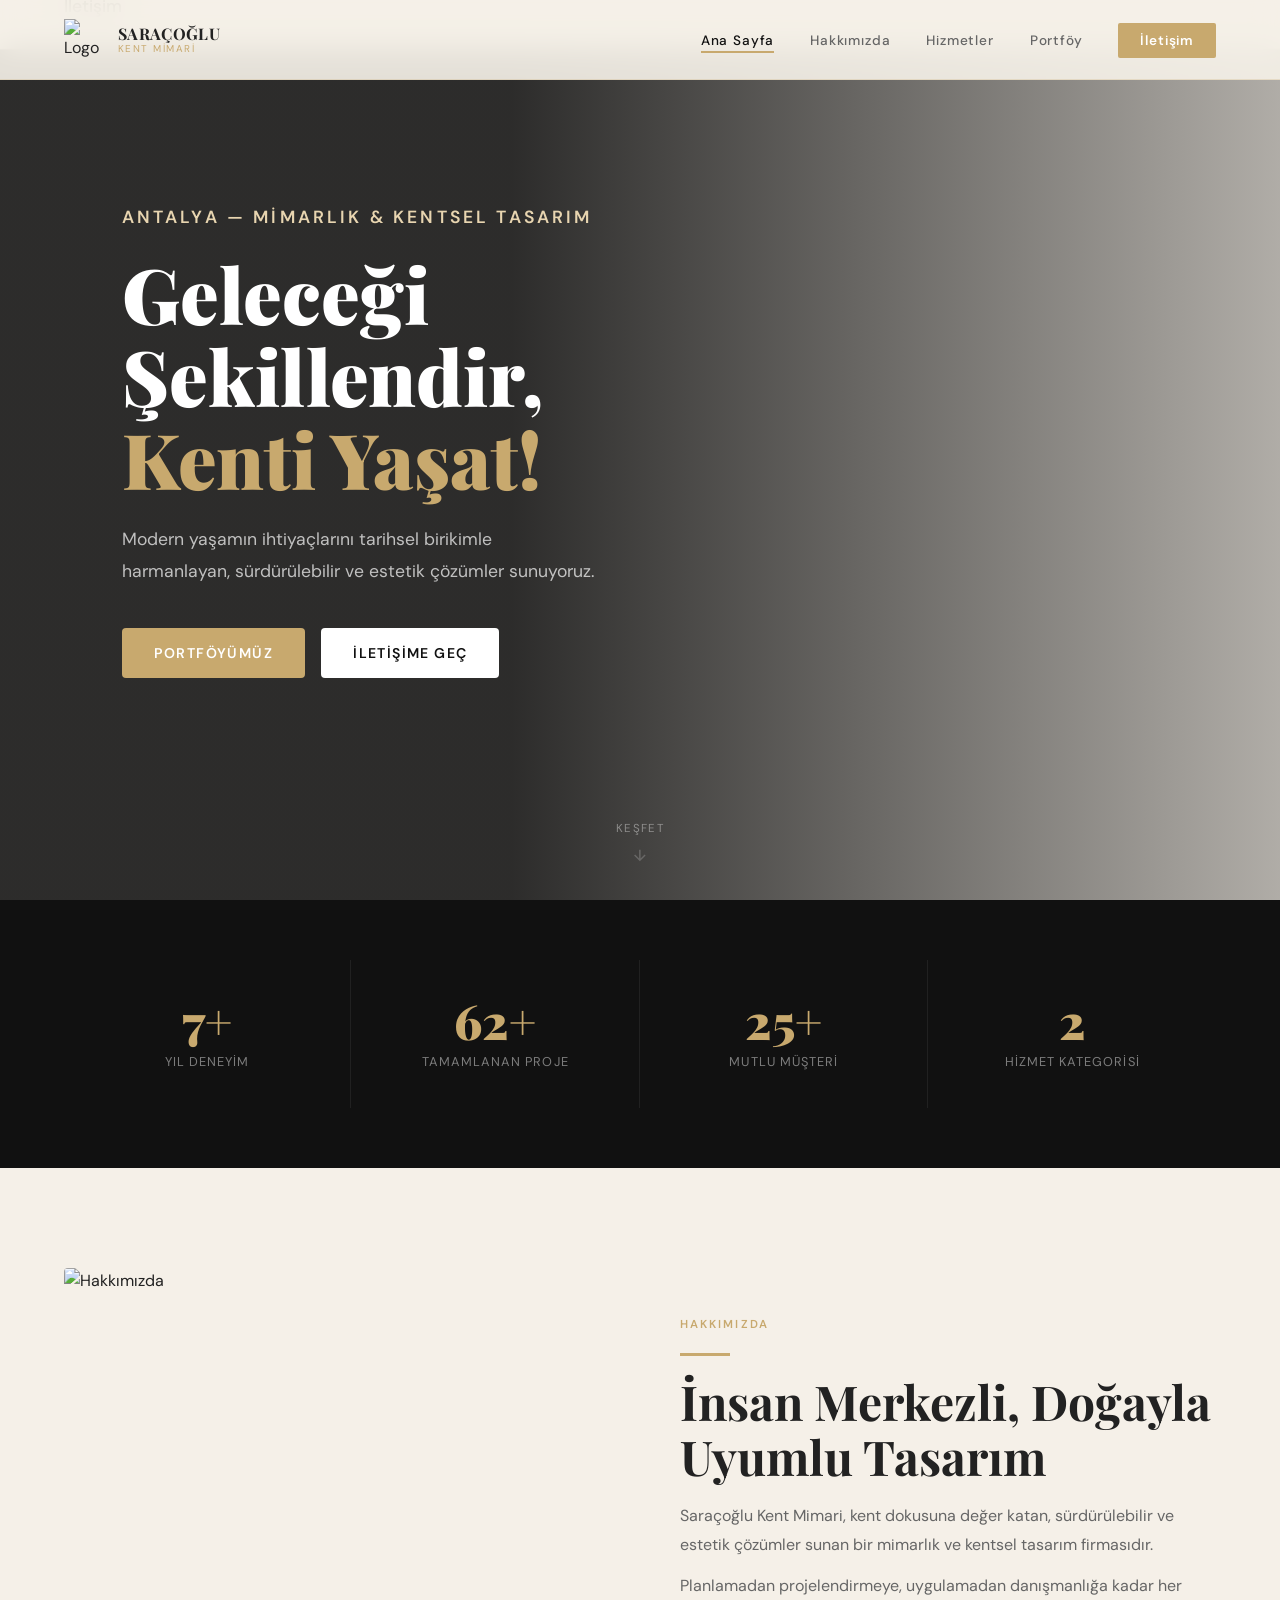
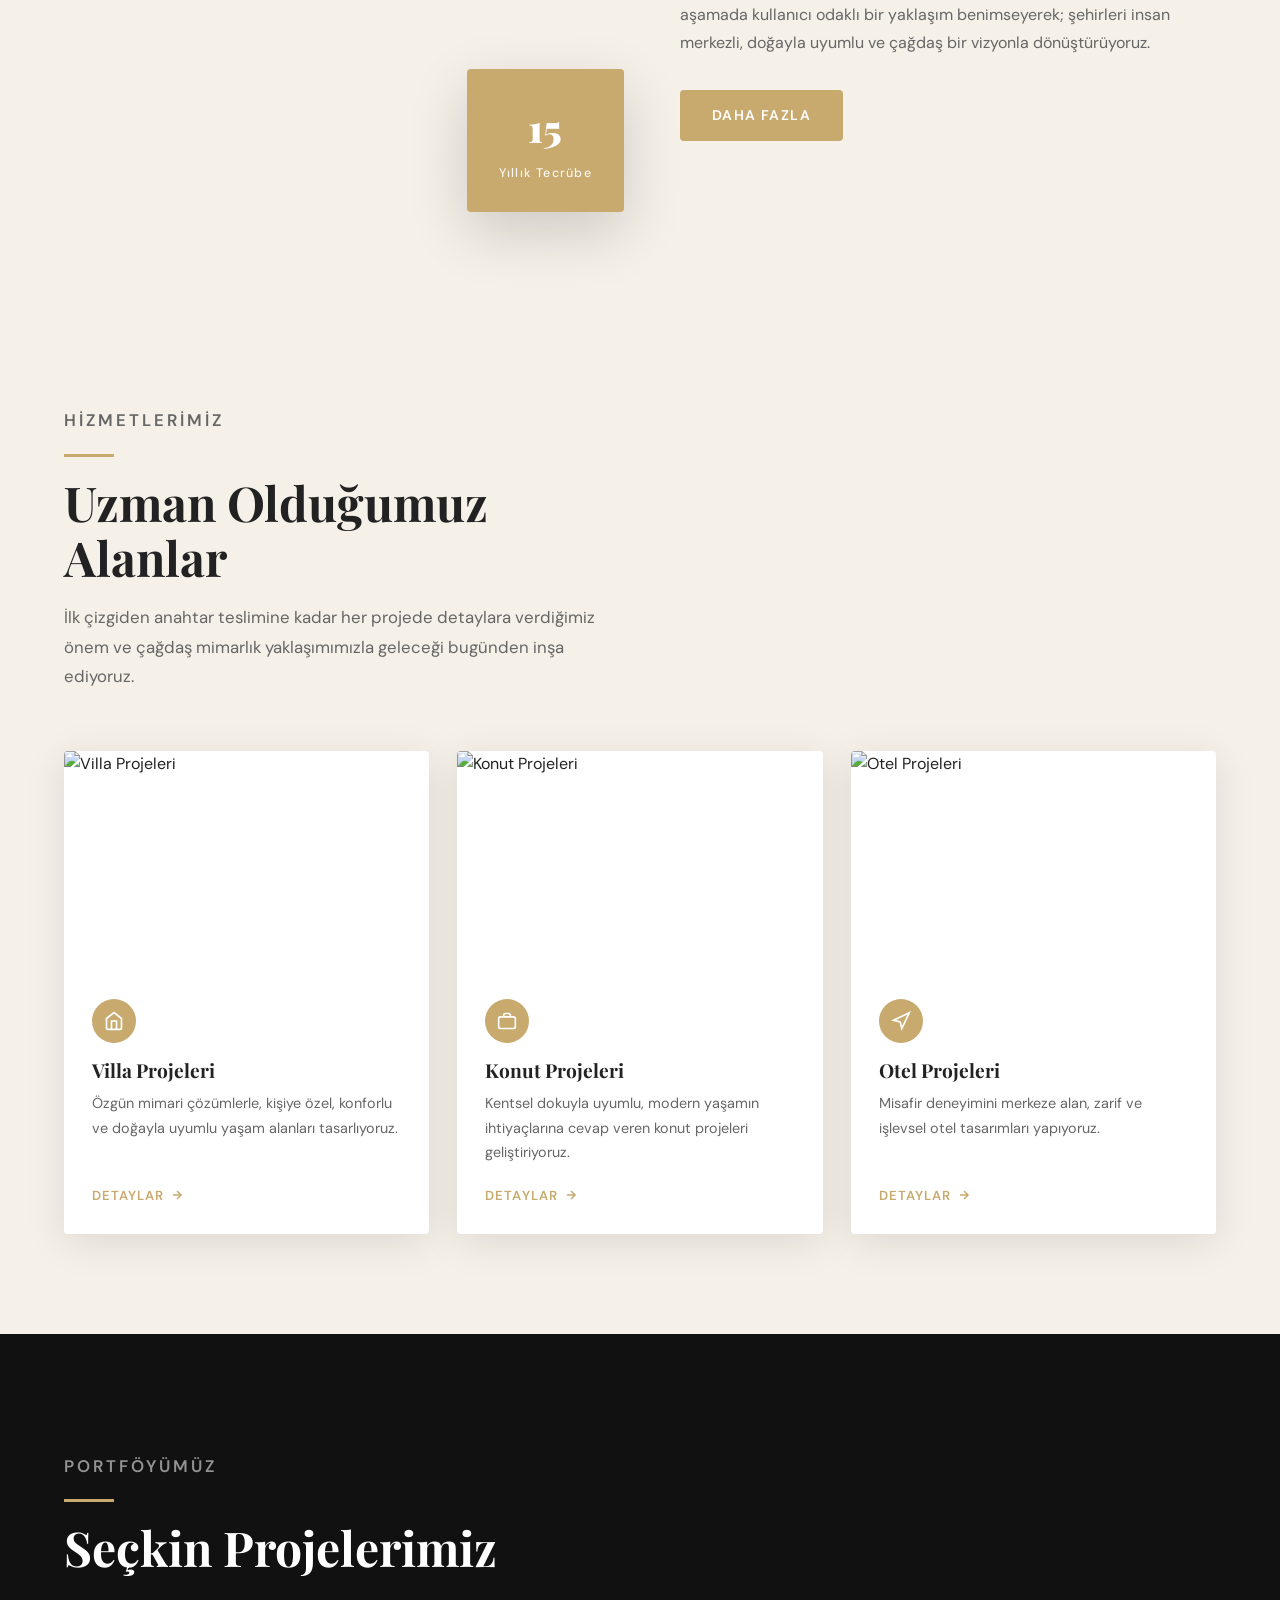
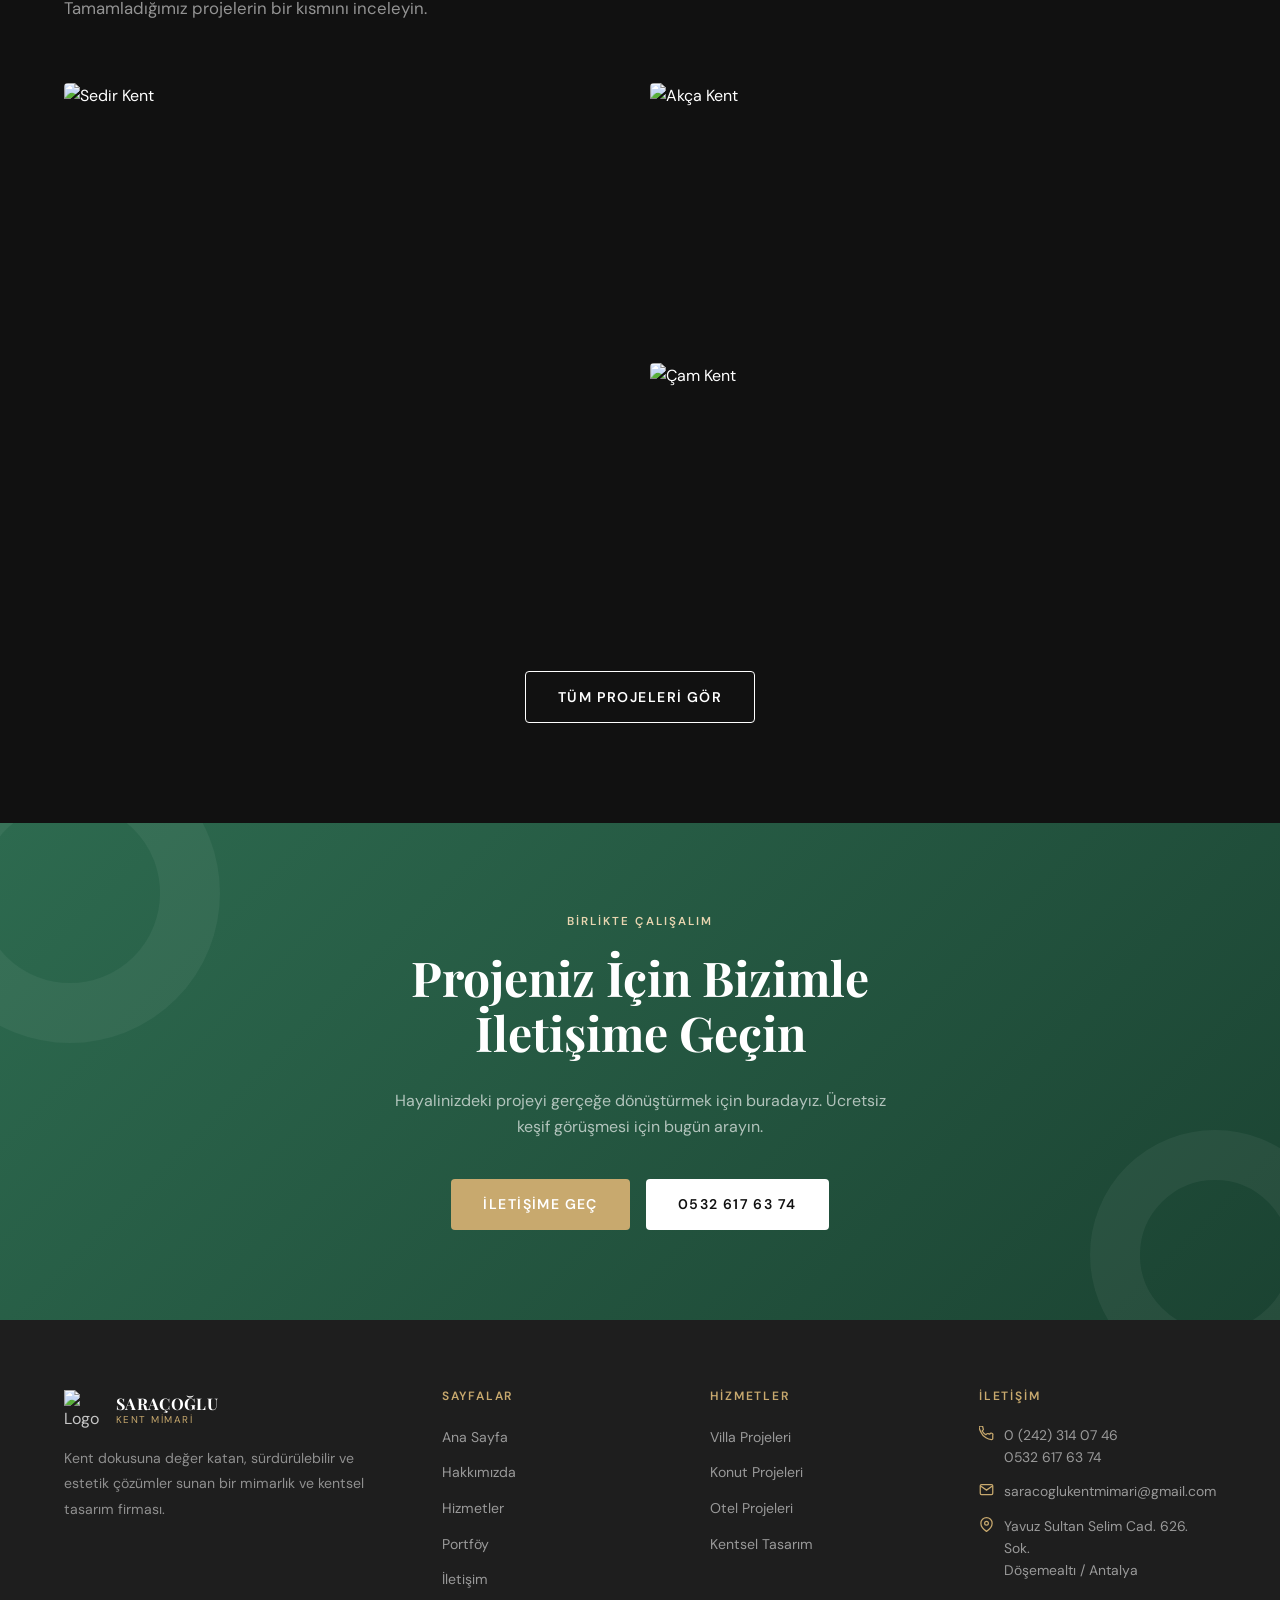
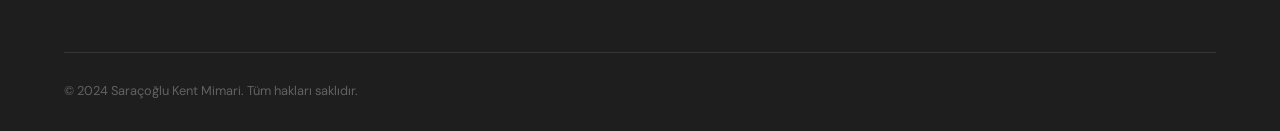
==== commit 80edf182: "Add favicon link to index.html Add favicon link to the HTML head." ====
--- a/index.html
+++ b/index.html
@@ -6,6 +6,7 @@
   <title>Saraçoğlu Kent Mimari — Antalya Mimarlık & Kentsel Tasarım</title>
   <meta name="description" content="Antalya'nın lider mimarlık ve kentsel tasarım firması. Villa, konut ve otel projeleri.">
   <link rel="stylesheet" href="css/style.css">
+  <link rel="icon" href="/favicon.png">
   <style>
     /* ---- HERO ---- */
     .hero {
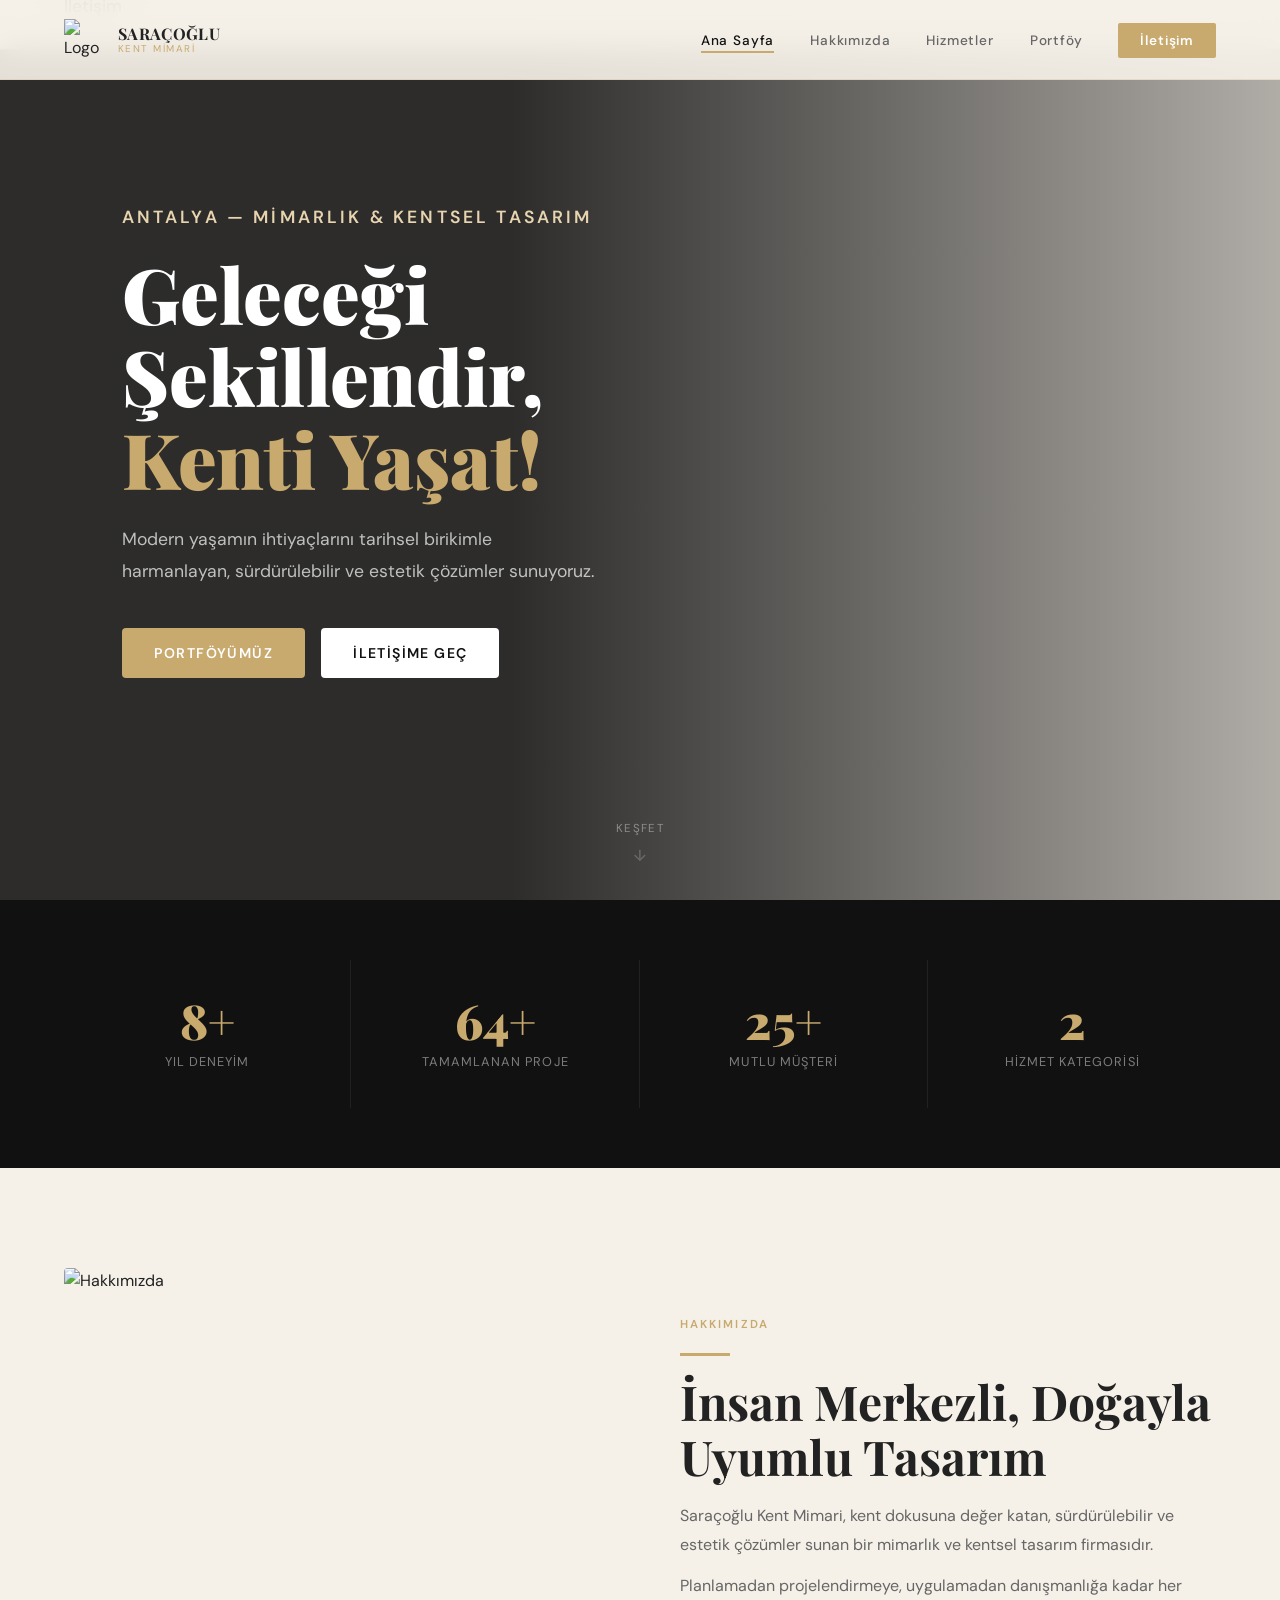
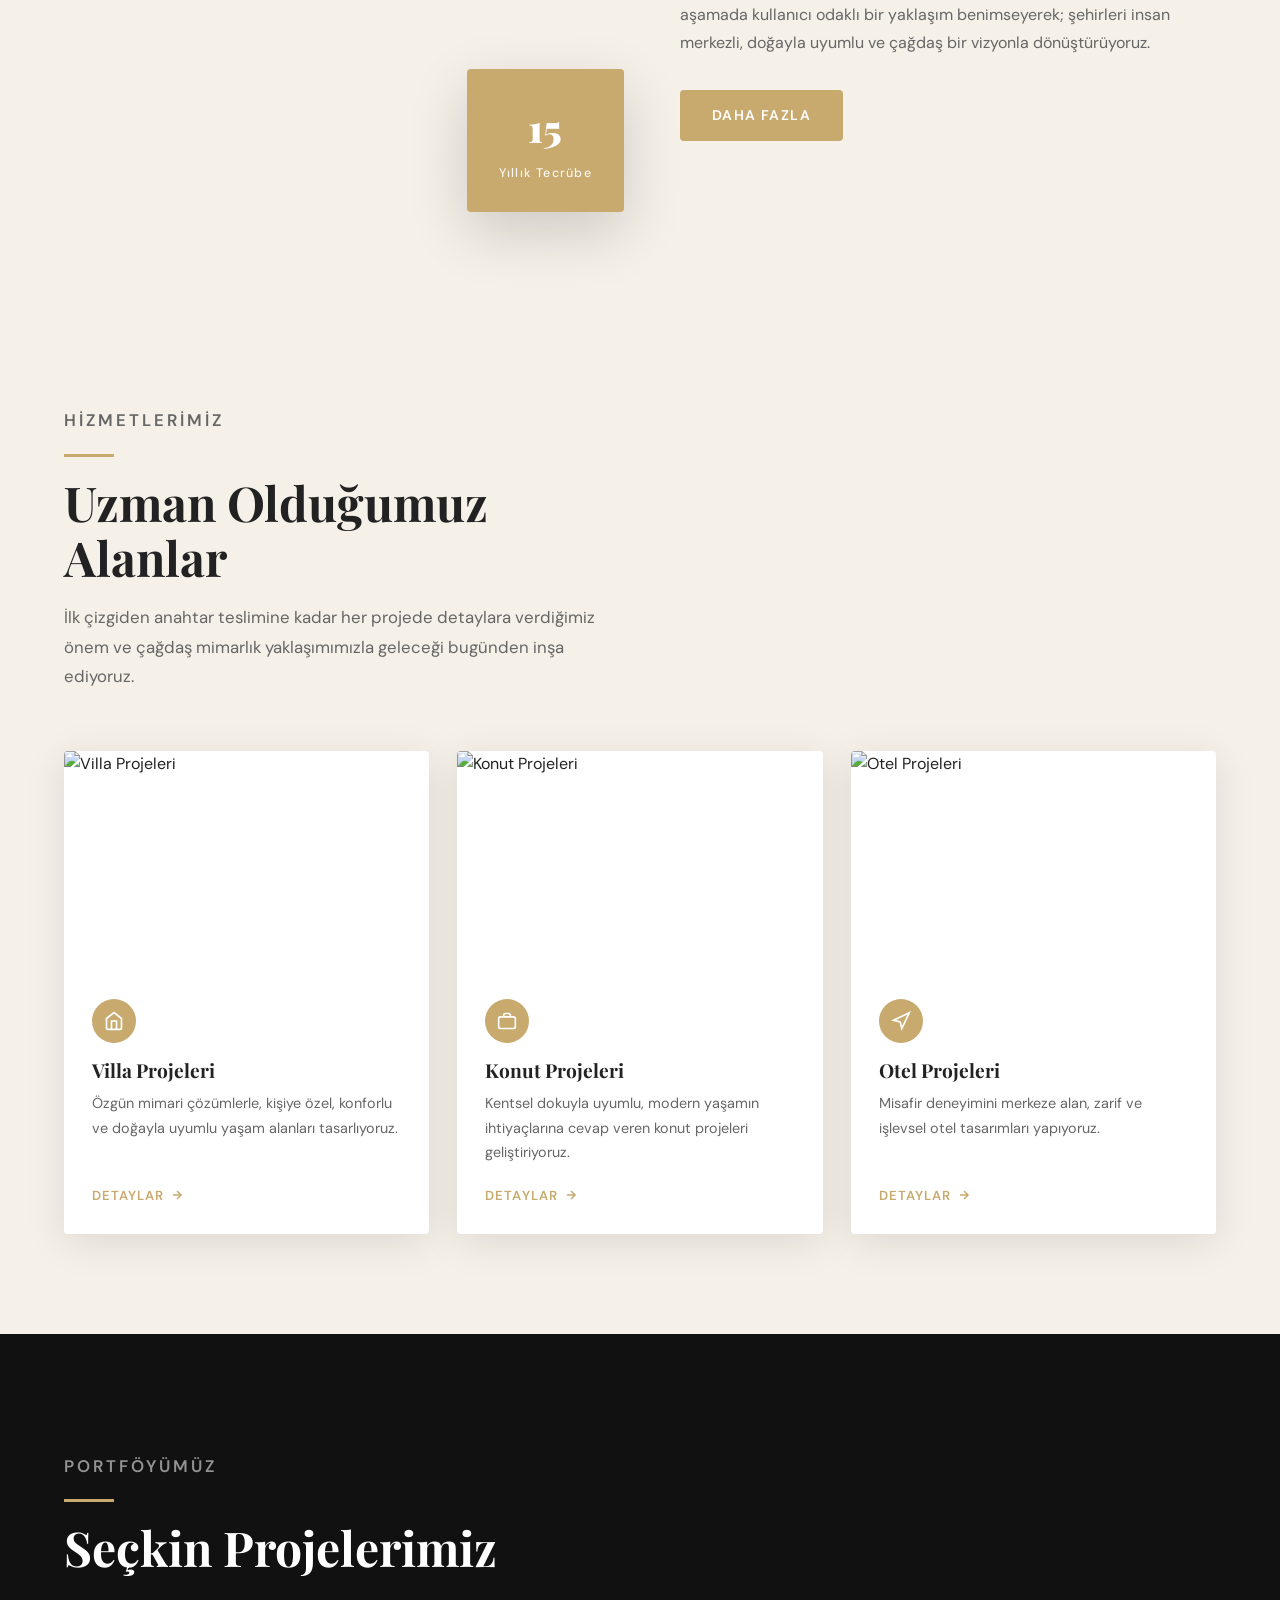
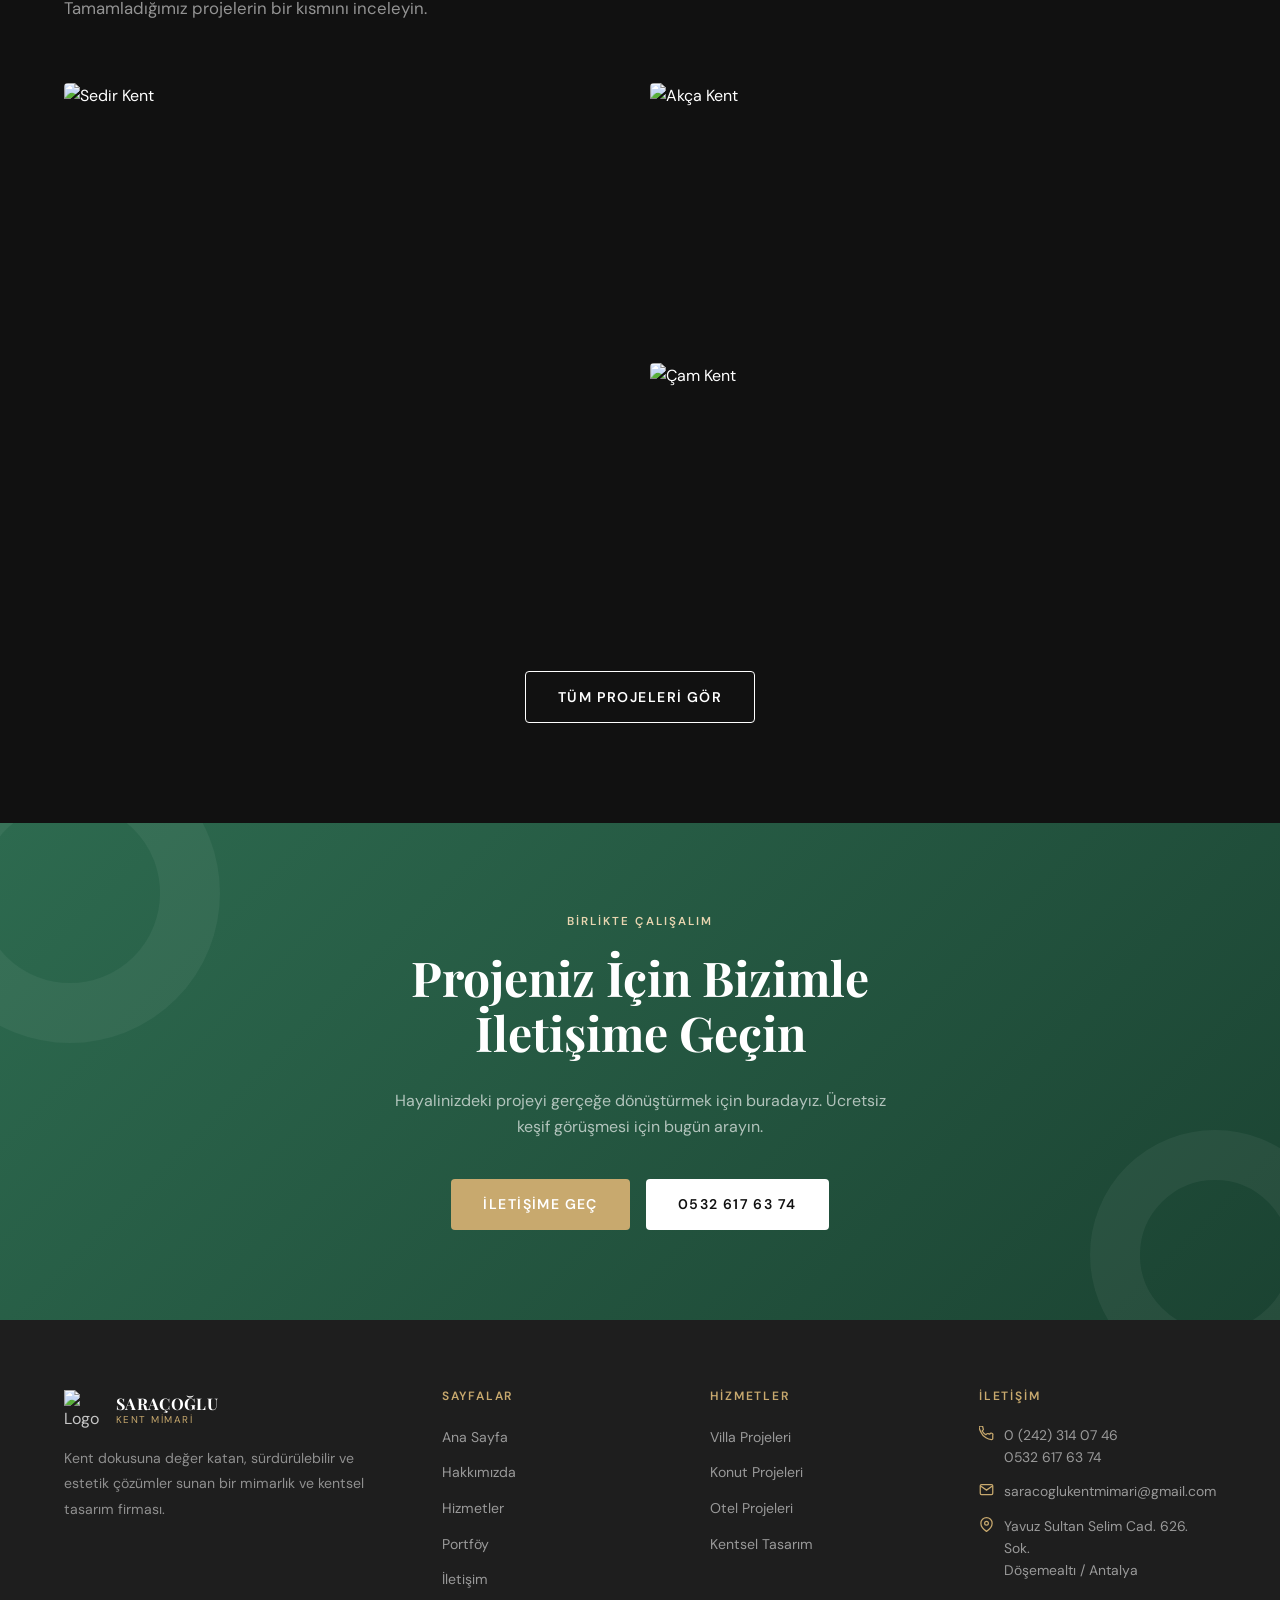
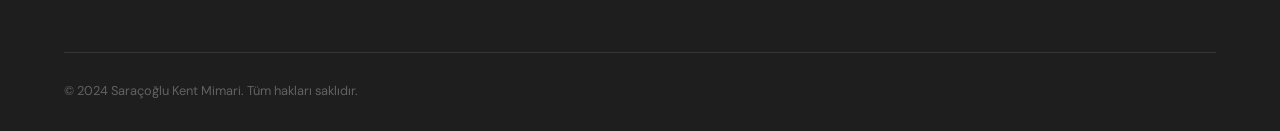
==== commit c2570301: "Change favicon link from PNG to ICO format" ====
--- a/index.html
+++ b/index.html
@@ -6,7 +6,7 @@
   <title>Saraçoğlu Kent Mimari — Antalya Mimarlık & Kentsel Tasarım</title>
   <meta name="description" content="Antalya'nın lider mimarlık ve kentsel tasarım firması. Villa, konut ve otel projeleri.">
   <link rel="stylesheet" href="css/style.css">
-  <link rel="icon" href="/favicon.png">
+  <link rel="icon" href="/favicon.ico">
   <style>
     /* ---- HERO ---- */
     .hero {
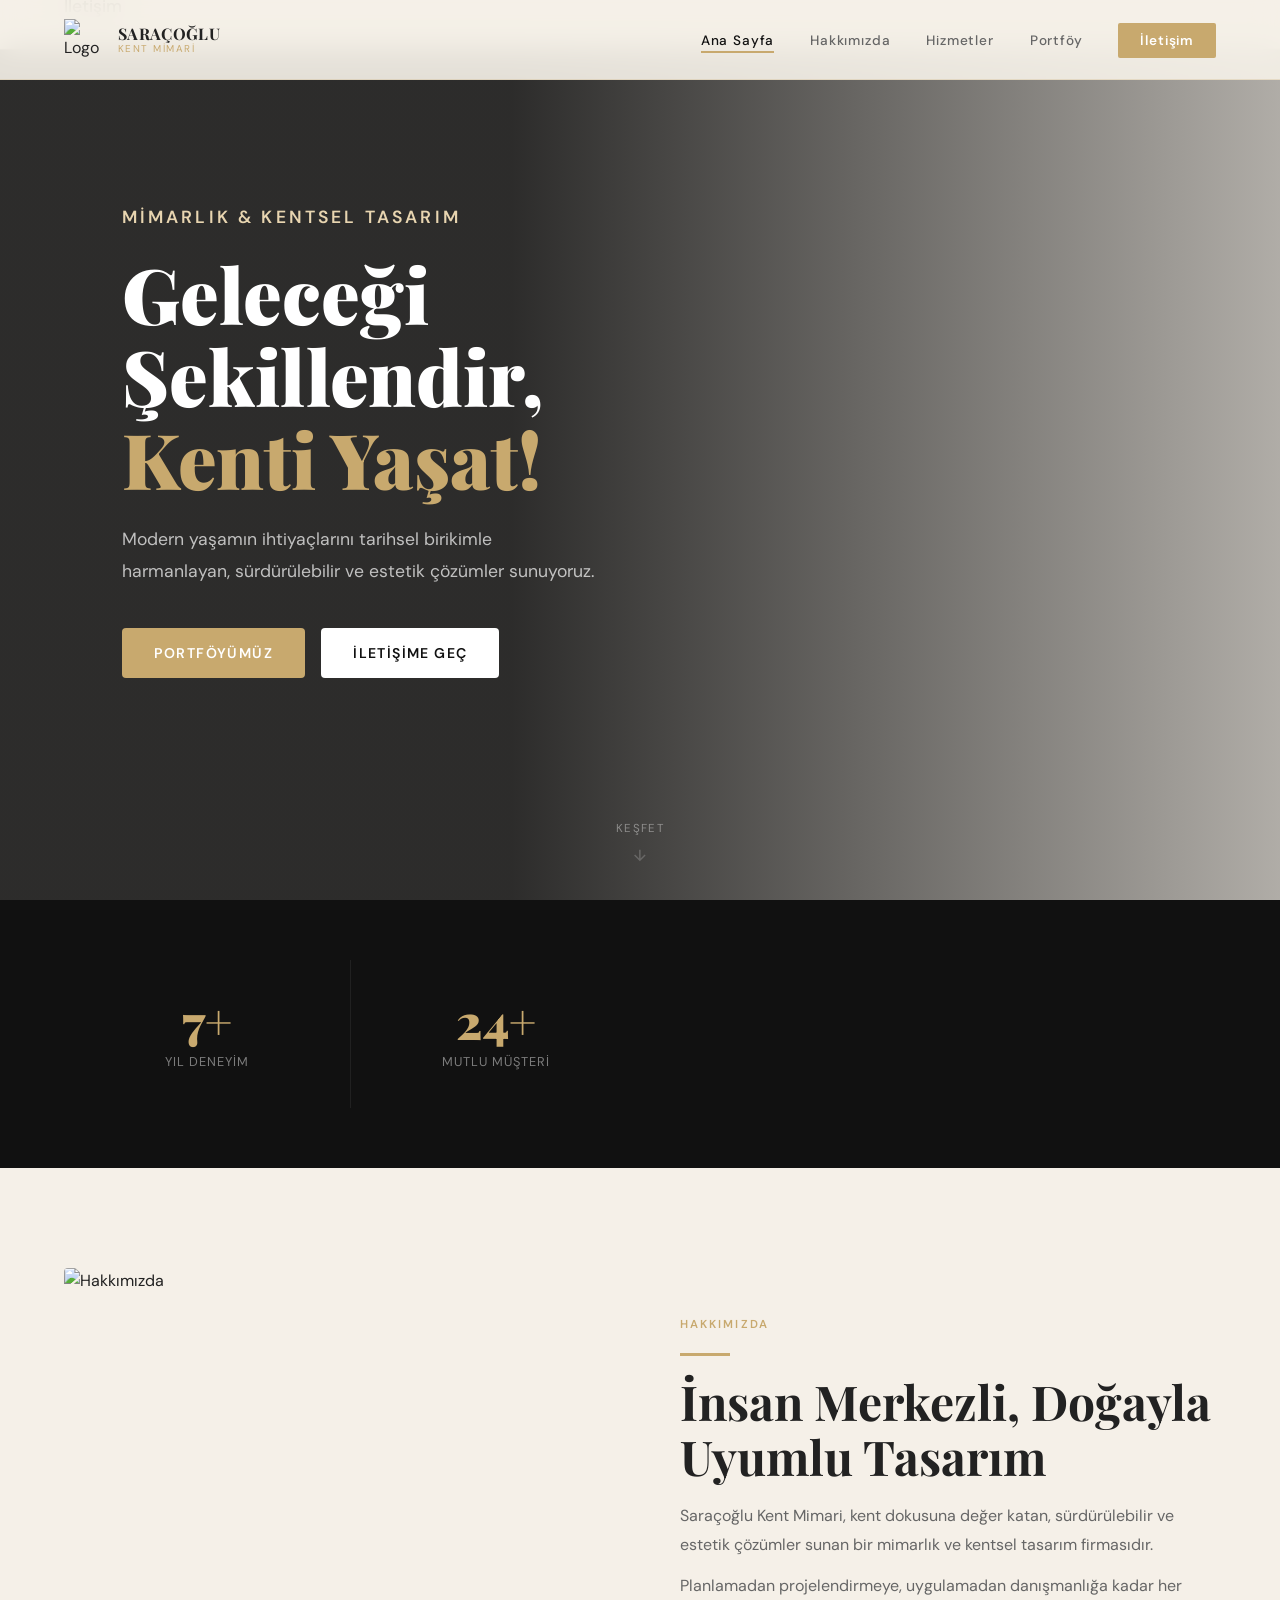
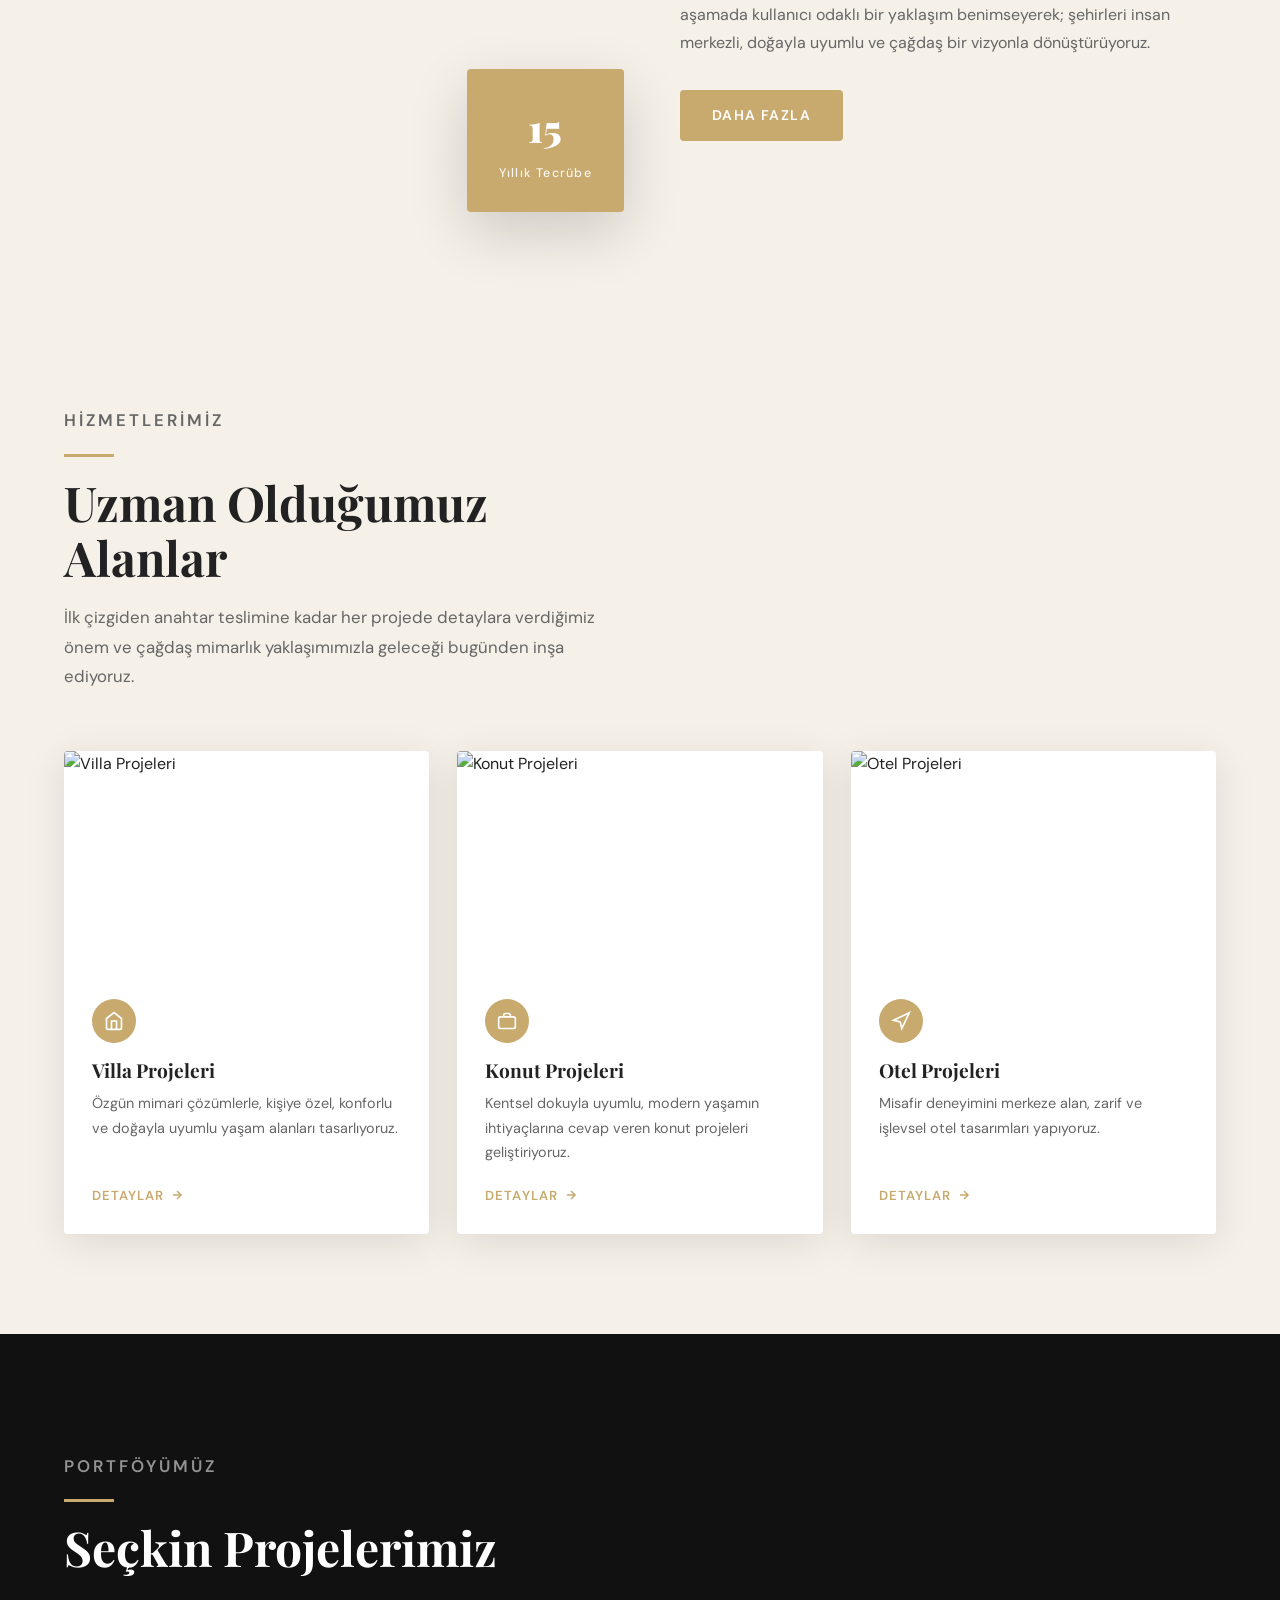
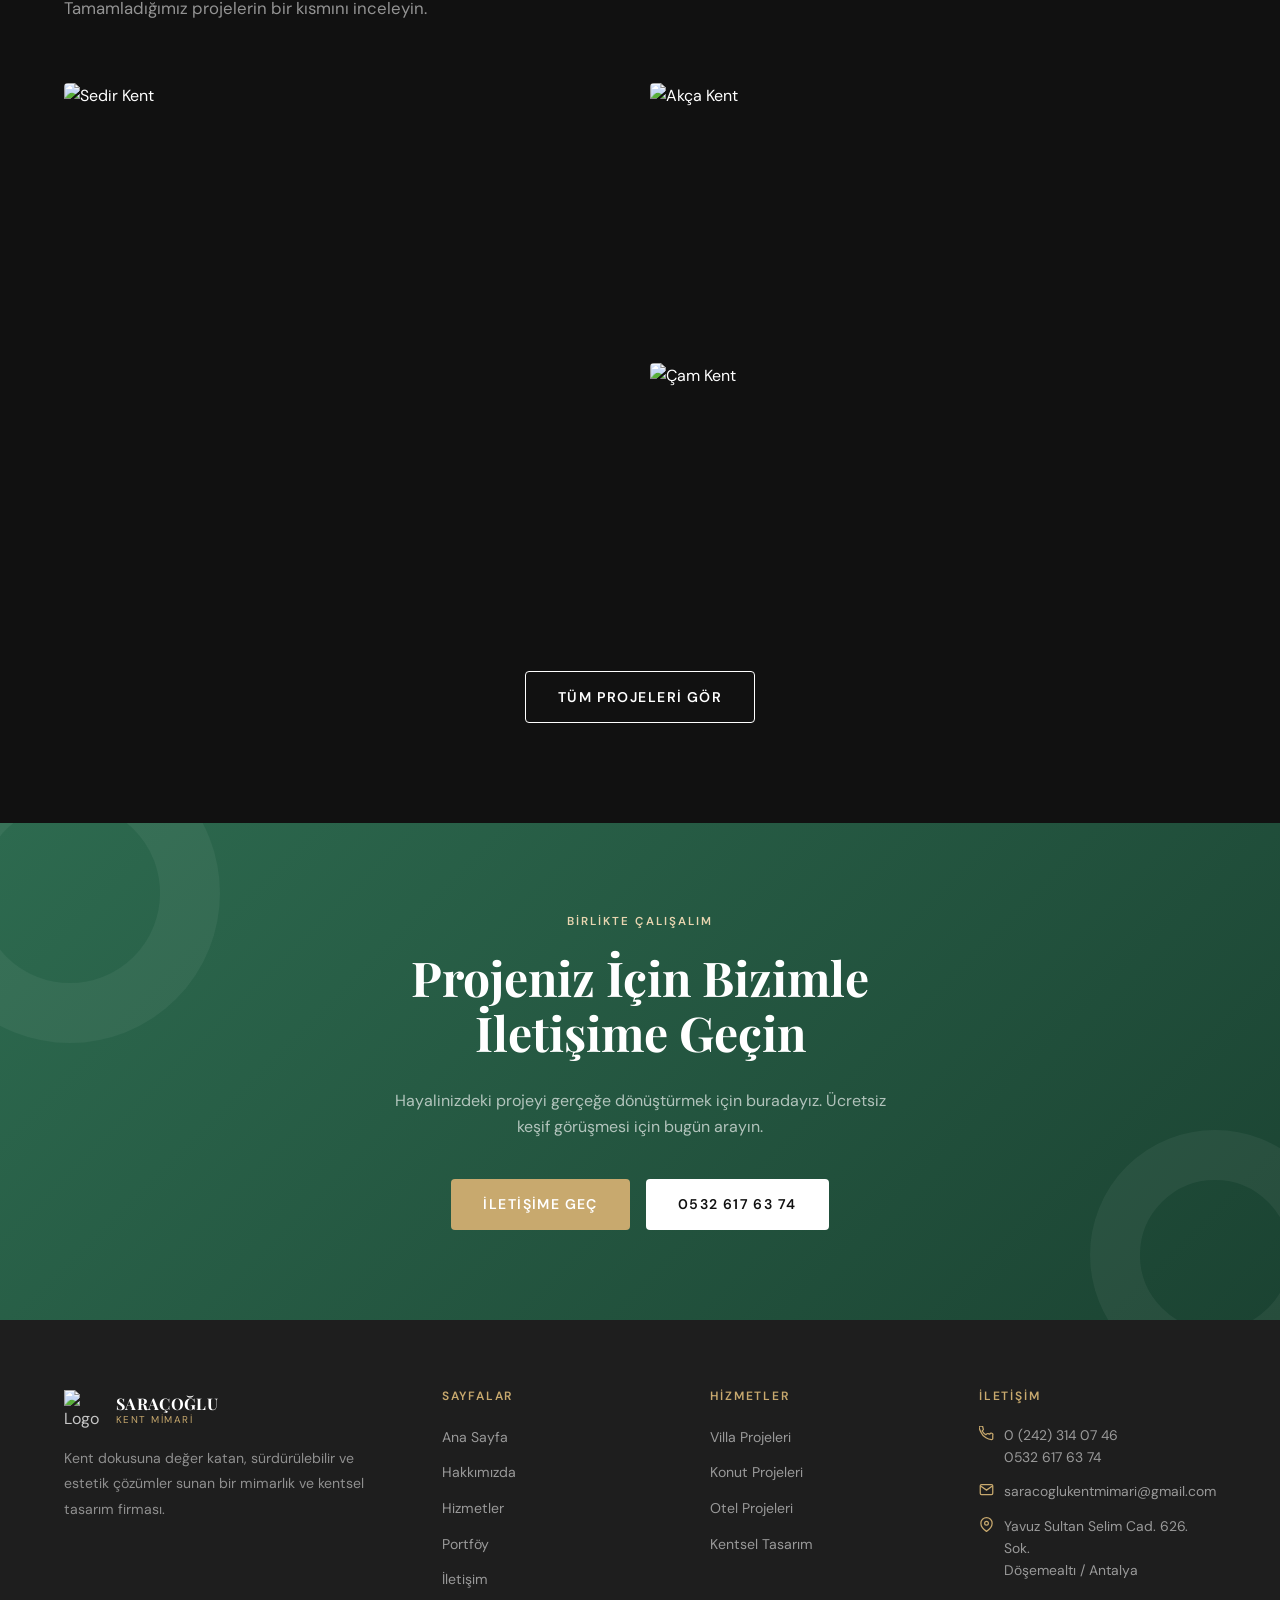
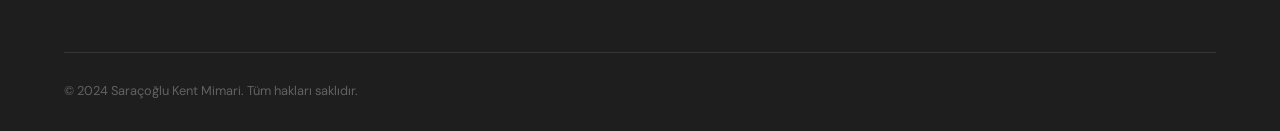
==== commit bbcfeae2: "Antalya ifadeleri kaldırıldı." ====
--- a/index.html
+++ b/index.html
@@ -1,595 +1,868 @@
-<!DOCTYPE html>
+<!doctype html>
 <html lang="tr">
-<head>
-  <meta charset="UTF-8">
-  <meta name="viewport" content="width=device-width, initial-scale=1.0">
-  <title>Saraçoğlu Kent Mimari — Antalya Mimarlık & Kentsel Tasarım</title>
-  <meta name="description" content="Antalya'nın lider mimarlık ve kentsel tasarım firması. Villa, konut ve otel projeleri.">
-  <link rel="stylesheet" href="css/style.css">
-  <link rel="icon" href="/favicon.ico">
-  <style>
-    /* ---- HERO ---- */
-    .hero {
-      min-height: 100vh;
-      display: flex;
-      align-items: center;
-      position: relative;
-      overflow: hidden;
-      padding-top: var(--nav-height);
-    }
-
-    .hero-bg {
-      position: absolute;
-      inset: 0;
-      background:
-        linear-gradient(to right, rgba(17,17,17,0.88) 40%, rgba(17,17,17,0.3) 100%),
-        url('https://static.wixstatic.com/media/598a45835cc64bb7892bb44dd5821d2d.jpg/v1/fill/w_1400,h_900,al_c,q_85/598a45835cc64bb7892bb44dd5821d2d.jpg') center/cover no-repeat;
-    }
-
-    .hero-content {
-      position: relative;
-      z-index: 2;
-      padding: 0 5%;
-      max-width: 720px;
-    }
-
-    .hero-content .label { color: var(--accent-light); margin-bottom: 18px; }
-
-    .hero-content h1 {
-      color: var(--white);
-      line-height: 1.08;
-      margin-bottom: 24px;
-    }
-
-    .hero-content h1 em {
-      font-style: normal;
-      color: var(--accent);
-      display: block;
-    }
-
-    .hero-content p {
-      color: rgba(255,255,255,0.7);
-      font-size: 1.1rem;
-      max-width: 480px;
-      line-height: 1.8;
-      margin-bottom: 40px;
-    }
-
-    .hero-btns { display: flex; gap: 16px; flex-wrap: wrap; }
-
-    .hero-scroll {
-      position: absolute;
-      bottom: 36px; left: 50%;
-      transform: translateX(-50%);
-      display: flex;
-      flex-direction: column;
-      align-items: center;
-      gap: 8px;
-      color: rgba(255,255,255,0.4);
-      font-size: 0.72rem;
-      letter-spacing: 0.12em;
-      text-transform: uppercase;
-      z-index: 2;
-      animation: bounce 2s infinite;
-    }
-
-    @keyframes bounce {
-      0%,100% { transform: translateX(-50%) translateY(0); }
-      50%      { transform: translateX(-50%) translateY(6px); }
-    }
-
-    .hero-scroll svg { opacity: 0.5; }
-
-    /* ---- STATS ---- */
-    .stats {
-      background: var(--dark);
-      padding: 60px 5%;
-      display: grid;
-      grid-template-columns: repeat(4, 1fr);
-      gap: 1px;
-    }
-
-    .stat-item {
-      padding: 36px 32px;
-      text-align: center;
-      border-right: 1px solid rgba(255,255,255,0.07);
-    }
-
-    .stat-item:last-child { border-right: none; }
-
-    .stat-num {
-      font-family: 'Playfair Display', serif;
-      font-size: clamp(2rem, 4vw, 3rem);
-      font-weight: 900;
-      color: var(--accent);
-      line-height: 1;
-      margin-bottom: 8px;
-    }
-
-    .stat-label {
-      font-size: 0.8rem;
-      color: rgba(255,255,255,0.45);
-      letter-spacing: 0.08em;
-      text-transform: uppercase;
-    }
-
-    /* ---- ABOUT TEASER ---- */
-    .about-teaser {
-      display: grid;
-      grid-template-columns: 1fr 1fr;
-      gap: 80px;
-      align-items: center;
-    }
-
-    .about-img-wrap {
-      position: relative;
-    }
-
-    .about-img-wrap img {
-      width: 100%;
-      height: 520px;
-      object-fit: cover;
-      border-radius: var(--radius);
-    }
-
-    .about-badge {
-      position: absolute;
-      bottom: -24px; right: -24px;
-      background: var(--accent);
-      color: var(--white);
-      padding: 28px 32px;
-      border-radius: var(--radius);
-      text-align: center;
-      box-shadow: var(--shadow-lg);
-    }
-
-    .about-badge strong {
-      font-family: 'Playfair Display', serif;
-      font-size: 2.4rem;
-      font-weight: 900;
-      display: block;
-    }
-
-    .about-badge span {
-      font-size: 0.78rem;
-      font-weight: 500;
-      letter-spacing: 0.1em;
-      opacity: 0.9;
-    }
-
-    /* ---- SERVICES GRID ---- */
-    .services-grid {
-      display: grid;
-      grid-template-columns: repeat(3, 1fr);
-      gap: 28px;
-    }
-
-    .service-card {
-      background: var(--white);
-      border-radius: var(--radius);
-      overflow: hidden;
-      box-shadow: var(--shadow);
-      transition: transform 0.3s, box-shadow 0.3s;
-      display: flex;
-      flex-direction: column;
-    }
-
-    .service-card:hover {
-      transform: translateY(-8px);
-      box-shadow: var(--shadow-lg);
-    }
-
-    .service-img {
-      height: 220px;
-      overflow: hidden;
-    }
-
-    .service-img img {
-      width: 100%;
-      height: 100%;
-      object-fit: cover;
-      transition: transform 0.5s;
-    }
-
-    .service-card:hover .service-img img { transform: scale(1.05); }
-
-    .service-body {
-      padding: 28px;
-      flex: 1;
-      display: flex;
-      flex-direction: column;
-    }
-
-    .service-icon {
-      width: 44px; height: 44px;
-      background: var(--accent);
-      border-radius: 50%;
-      display: flex;
-      align-items: center;
-      justify-content: center;
-      margin-bottom: 16px;
-      color: var(--white);
-    }
-
-    .service-body h3 { margin-bottom: 10px; font-size: 1.2rem; }
-    .service-body p { color: var(--text-muted); font-size: 0.9rem; line-height: 1.7; flex: 1; }
-
-    .service-link {
-      display: inline-flex;
-      align-items: center;
-      gap: 6px;
-      margin-top: 20px;
-      font-size: 0.82rem;
-      font-weight: 600;
-      letter-spacing: 0.08em;
-      text-transform: uppercase;
-      color: var(--accent);
-      transition: gap 0.2s;
-    }
-
-    .service-link:hover { gap: 12px; }
-
-    /* ---- PORTFOLIO STRIP ---- */
-    .portfolio-section { background: var(--dark); color: var(--white); }
-    .portfolio-section .section-header h2 { color: var(--white); }
-    .portfolio-section .section-header p { color: rgba(255,255,255,0.55); }
-
-    .portfolio-grid {
-      display: grid;
-      grid-template-columns: 1fr 1fr;
-      grid-template-rows: auto auto;
-      gap: 20px;
-    }
-
-    .portfolio-item {
-      position: relative;
-      overflow: hidden;
-      border-radius: var(--radius);
-      cursor: pointer;
-    }
-
-    .portfolio-item:first-child {
-      grid-row: 1 / 3;
-    }
-
-    .portfolio-item img {
-      width: 100%;
-      height: 100%;
-      object-fit: cover;
-      min-height: 260px;
-      transition: transform 0.6s cubic-bezier(.16,1,.3,1);
-    }
-
-    .portfolio-item:first-child img { min-height: 540px; }
-
-    .portfolio-item:hover img { transform: scale(1.06); }
-
-    .portfolio-overlay {
-      position: absolute;
-      inset: 0;
-      background: linear-gradient(to top, rgba(0,0,0,0.8) 0%, transparent 60%);
-      display: flex;
-      align-items: flex-end;
-      padding: 28px;
-      opacity: 0;
-      transition: opacity 0.3s;
-    }
-
-    .portfolio-item:hover .portfolio-overlay { opacity: 1; }
-
-    .portfolio-info h4 {
-      color: var(--white);
-      font-size: 1.2rem;
-      margin-bottom: 4px;
-    }
-
-    .portfolio-info span {
-      font-size: 0.78rem;
-      color: var(--accent-light);
-      letter-spacing: 0.1em;
-      text-transform: uppercase;
-    }
-
-    /* ---- CTA BAND ---- */
-    .cta-band {
-      background: linear-gradient(135deg, var(--accent2) 0%, #1b4332 100%);
-      color: var(--white);
-      padding: 90px 5%;
-      text-align: center;
-      position: relative;
-      overflow: hidden;
-    }
-
-    .cta-band::before {
-      content: '';
-      position: absolute;
-      top: -80px; left: -80px;
-      width: 300px; height: 300px;
-      border-radius: 50%;
-      border: 60px solid rgba(255,255,255,0.05);
-    }
-
-    .cta-band::after {
-      content: '';
-      position: absolute;
-      bottom: -60px; right: -60px;
-      width: 250px; height: 250px;
-      border-radius: 50%;
-      border: 50px solid rgba(255,255,255,0.05);
-    }
-
-    .cta-band .label { color: var(--accent-light); margin-bottom: 18px; }
-    .cta-band h2 { color: var(--white); max-width: 600px; margin: 0 auto 28px; }
-    .cta-band p { color: rgba(255,255,255,0.65); max-width: 520px; margin: 0 auto 40px; }
-
-    /* ---- RESPONSIVE ---- */
-    @media (max-width: 900px) {
-      .stats { grid-template-columns: repeat(2,1fr); }
-      .stat-item { border-right: none; border-bottom: 1px solid rgba(255,255,255,0.07); }
-      .about-teaser { grid-template-columns: 1fr; gap: 50px; }
-      .about-img-wrap { max-width: 540px; }
-      .about-badge { right: 0; bottom: -20px; }
-      .services-grid { grid-template-columns: 1fr; }
-      .portfolio-grid { grid-template-columns: 1fr; }
-      .portfolio-item:first-child { grid-row: auto; }
-    }
-
-    @media (max-width: 600px) {
-      .hero-btns { flex-direction: column; }
-      .stats { grid-template-columns: 1fr 1fr; }
-    }
-  </style>
-</head>
-<body>
-
-<!-- NAVBAR -->
-<nav class="navbar">
-  <a href="index.html" class="nav-logo">
-    <img src="https://static.wixstatic.com/media/b6cc17_3a07f7cb346d4ff6aaf0f38547e2d93a~mv2.png/v1/fill/w_69,h_69,al_c,q_85,usm_0.66_1.00_0.01,enc_avif,quality_auto/Sembol_Ger%C3%A7ek.png" alt="Logo">
-    <div class="nav-logo-text">SARAÇOĞLU<span>Kent Mimari</span></div>
-  </a>
-  <ul class="nav-links">
-    <li><a href="index.html" class="active">Ana Sayfa</a></li>
-    <li><a href="hakkimizda.html">Hakkımızda</a></li>
-    <li><a href="hizmetler.html">Hizmetler</a></li>
-    <li><a href="portfolio.html">Portföy</a></li>
-    <li><a href="iletisim.html" class="nav-cta">İletişim</a></li>
-  </ul>
-  <button class="hamburger" aria-label="Menü">
-    <span></span><span></span><span></span>
-  </button>
-</nav>
-<div class="mobile-nav">
-  <a href="index.html">Ana Sayfa</a>
-  <a href="hakkimizda.html">Hakkımızda</a>
-  <a href="hizmetler.html">Hizmetler</a>
-  <a href="portfolio.html">Portföy</a>
-  <a href="iletisim.html">İletişim</a>
-</div>
-
-<!-- HERO -->
-<section class="hero">
-  <div class="hero-bg"></div>
-  <div class="hero-content">
-    <p class="label anim-up">Antalya — Mimarlık & Kentsel Tasarım</p>
-    <h1 class="anim-up-2">
-      Geleceği Şekillendir,
-      <em>Kenti Yaşat!</em>
-    </h1>
-    <p class="anim-up-3">Modern yaşamın ihtiyaçlarını tarihsel birikimle harmanlayan, sürdürülebilir ve estetik çözümler sunuyoruz.</p>
-    <div class="hero-btns anim-up-4">
-      <a href="portfolio.html" class="btn btn-primary">Portföyümüz</a>
-      <a href="iletisim.html" class="btn btn-white">İletişime Geç</a>
-    </div>
-  </div>
-  <div class="hero-scroll">
-    <span>Keşfet</span>
-    <svg width="18" height="18" fill="none" stroke="currentColor" stroke-width="2" viewBox="0 0 24 24">
-      <path d="M12 5v14M5 12l7 7 7-7"/>
-    </svg>
-  </div>
-</section>
-
-<!-- STATS -->
-<div class="stats">
-  <div class="stat-item">
-    <div class="stat-num"><span class="counter" data-target="15" data-suffix="+">0+</span></div>
-    <div class="stat-label">Yıl Deneyim</div>
-  </div>
-  <div class="stat-item">
-    <div class="stat-num"><span class="counter" data-target="120" data-suffix="+">0+</span></div>
-    <div class="stat-label">Tamamlanan Proje</div>
-  </div>
-  <div class="stat-item">
-    <div class="stat-num"><span class="counter" data-target="48" data-suffix="+">0+</span></div>
-    <div class="stat-label">Mutlu Müşteri</div>
-  </div>
-  <div class="stat-item">
-    <div class="stat-num"><span class="counter" data-target="5" data-suffix="">0</span></div>
-    <div class="stat-label">Hizmet Kategorisi</div>
-  </div>
-</div>
-
-<!-- ABOUT TEASER -->
-<section>
-  <div class="about-teaser">
-    <div class="about-img-wrap reveal">
-      <img src="https://static.wixstatic.com/media/11062b_ed791f8665d245868b19d82ee8071b45~mv2.jpg/v1/fill/w_800,h_600,al_c,q_85/Two%20Towers.jpg" alt="Hakkımızda">
-      <div class="about-badge">
-        <strong>15</strong>
-        <span>Yıllık Tecrübe</span>
-      </div>
-    </div>
-    <div class="reveal">
-      <p class="label">Hakkımızda</p>
-      <div class="divider"></div>
-      <h2>İnsan Merkezli, Doğayla Uyumlu Tasarım</h2>
-      <p style="color:var(--text-muted);margin-top:18px;line-height:1.8;">Saraçoğlu Kent Mimari, kent dokusuna değer katan, sürdürülebilir ve estetik çözümler sunan bir mimarlık ve kentsel tasarım firmasıdır.</p>
-      <p style="color:var(--text-muted);margin-top:12px;line-height:1.8;">Planlamadan projelendirmeye, uygulamadan danışmanlığa kadar her aşamada kullanıcı odaklı bir yaklaşım benimseyerek; şehirleri insan merkezli, doğayla uyumlu ve çağdaş bir vizyonla dönüştürüyoruz.</p>
-      <a href="hakkimizda.html" class="btn btn-primary" style="margin-top:32px;">Daha Fazla</a>
-    </div>
-  </div>
-</section>
-
-<!-- SERVICES -->
-<section style="background:var(--cream);">
-  <div class="section-header reveal">
-    <p class="label">Hizmetlerimiz</p>
-    <div class="divider"></div>
-    <h2>Uzman Olduğumuz Alanlar</h2>
-    <p>İlk çizgiden anahtar teslimine kadar her projede detaylara verdiğimiz önem ve çağdaş mimarlık yaklaşımımızla geleceği bugünden inşa ediyoruz.</p>
-  </div>
-
-  <div class="services-grid">
-    <div class="service-card reveal">
-      <div class="service-img">
-        <img src="https://static.wixstatic.com/media/11062b_ed791f8665d245868b19d82ee8071b45~mv2.jpg/v1/fill/w_600,h_400,al_c,q_85/Two%20Towers.jpg" alt="Villa Projeleri">
-      </div>
-      <div class="service-body">
-        <div class="service-icon">
-          <svg width="20" height="20" fill="none" stroke="currentColor" stroke-width="2" viewBox="0 0 24 24"><path d="M3 9l9-7 9 7v11a2 2 0 01-2 2H5a2 2 0 01-2-2z"/><polyline points="9,22 9,12 15,12 15,22"/></svg>
-        </div>
-        <h3>Villa Projeleri</h3>
-        <p>Özgün mimari çözümlerle, kişiye özel, konforlu ve doğayla uyumlu yaşam alanları tasarlıyoruz.</p>
-        <a href="hizmetler.html" class="service-link">Detaylar <svg width="14" height="14" fill="none" stroke="currentColor" stroke-width="2.5" viewBox="0 0 24 24"><path d="M5 12h14M12 5l7 7-7 7"/></svg></a>
-      </div>
-    </div>
-
-    <div class="service-card reveal">
-      <div class="service-img">
-        <img src="https://static.wixstatic.com/media/11062b_2288332226ea4c1a8606c1d743c1e8f9~mv2.jpg/v1/fill/w_600,h_400,al_c,q_85/Modern%20Architecture.jpg" alt="Konut Projeleri">
-      </div>
-      <div class="service-body">
-        <div class="service-icon">
-          <svg width="20" height="20" fill="none" stroke="currentColor" stroke-width="2" viewBox="0 0 24 24"><rect x="2" y="7" width="20" height="14" rx="2"/><path d="M16 7V5a2 2 0 00-2-2h-4a2 2 0 00-2 2v2"/></svg>
-        </div>
-        <h3>Konut Projeleri</h3>
-        <p>Kentsel dokuyla uyumlu, modern yaşamın ihtiyaçlarına cevap veren konut projeleri geliştiriyoruz.</p>
-        <a href="hizmetler.html" class="service-link">Detaylar <svg width="14" height="14" fill="none" stroke="currentColor" stroke-width="2.5" viewBox="0 0 24 24"><path d="M5 12h14M12 5l7 7-7 7"/></svg></a>
-      </div>
-    </div>
-
-    <div class="service-card reveal">
-      <div class="service-img">
-        <img src="https://static.wixstatic.com/media/11062b_442ee5a9ccf94e9aa962bf4fe4369a15~mv2_d_6668_4445_s_4_2.jpg/v1/fill/w_600,h_400,al_c,q_85/Interior%20Design%20.jpg" alt="Otel Projeleri">
-      </div>
-      <div class="service-body">
-        <div class="service-icon">
-          <svg width="20" height="20" fill="none" stroke="currentColor" stroke-width="2" viewBox="0 0 24 24"><path d="M3 11l19-9-9 19-2-8-8-2z"/></svg>
-        </div>
-        <h3>Otel Projeleri</h3>
-        <p>Misafir deneyimini merkeze alan, zarif ve işlevsel otel tasarımları yapıyoruz.</p>
-        <a href="hizmetler.html" class="service-link">Detaylar <svg width="14" height="14" fill="none" stroke="currentColor" stroke-width="2.5" viewBox="0 0 24 24"><path d="M5 12h14M12 5l7 7-7 7"/></svg></a>
-      </div>
-    </div>
-  </div>
-</section>
-
-<!-- PORTFOLIO -->
-<section class="portfolio-section">
-  <div class="section-header reveal">
-    <p class="label">Portföyümüz</p>
-    <div class="divider"></div>
-    <h2>Seçkin Projelerimiz</h2>
-    <p>Tamamladığımız projelerin bir kısmını inceleyin.</p>
-  </div>
-
-  <div class="portfolio-grid">
-    <div class="portfolio-item reveal">
-      <img src="https://static.wixstatic.com/media/b6cc17_9ea4a8a03a49461f9311103a16069405~mv2.jpeg/v1/fill/w_980,h_700,q_90/b6cc17_9ea4a8a03a49461f9311103a16069405~mv2.jpeg" alt="Sedir Kent">
-      <div class="portfolio-overlay">
-        <div class="portfolio-info">
-          <h4>Sedir Kent</h4>
-          <span>Villa Projesi</span>
-        </div>
-      </div>
-    </div>
-    <div class="portfolio-item reveal">
-      <img src="https://static.wixstatic.com/media/b6cc17_e1b81eac849146a5b3a3fcf420fb1ff0~mv2.jpeg/v1/fill/w_980,h_326,q_90/b6cc17_e1b81eac849146a5b3a3fcf420fb1ff0~mv2.jpeg" alt="Akça Kent">
-      <div class="portfolio-overlay">
-        <div class="portfolio-info">
-          <h4>Akça Kent</h4>
-          <span>Konut Projesi</span>
-        </div>
-      </div>
-    </div>
-    <div class="portfolio-item reveal">
-      <img src="https://static.wixstatic.com/media/b6cc17_fde09c180e5f44ab941f2d9487725126~mv2.jpeg/v1/fill/w_980,h_326,q_90/b6cc17_fde09c180e5f44ab941f2d9487725126~mv2.jpeg" alt="Çam Kent">
-      <div class="portfolio-overlay">
-        <div class="portfolio-info">
-          <h4>Çam Kent</h4>
-          <span>Otel Projesi</span>
-        </div>
-      </div>
-    </div>
-  </div>
-
-  <div style="text-align:center;margin-top:48px;">
-    <a href="portfolio.html" class="btn btn-outline" style="color:var(--white);border-color:var(--white);">Tüm Projeleri Gör</a>
-  </div>
-</section>
-
-<!-- CTA -->
-<section class="cta-band">
-  <p class="label reveal">Birlikte Çalışalım</p>
-  <h2 class="reveal">Projeniz İçin Bizimle İletişime Geçin</h2>
-  <p class="reveal">Hayalinizdeki projeyi gerçeğe dönüştürmek için buradayız. Ücretsiz keşif görüşmesi için bugün arayın.</p>
-  <div style="display:flex;gap:16px;justify-content:center;flex-wrap:wrap;" class="reveal">
-    <a href="iletisim.html" class="btn btn-primary">İletişime Geç</a>
-    <a href="tel:05326176374" class="btn btn-white">0532 617 63 74</a>
-  </div>
-</section>
-
-<!-- FOOTER -->
-<footer>
-  <div class="footer-top">
-    <div class="footer-brand">
-      <div class="nav-logo" style="margin-bottom:16px;">
-        <img src="https://static.wixstatic.com/media/b6cc17_3a07f7cb346d4ff6aaf0f38547e2d93a~mv2.png/v1/fill/w_69,h_69,al_c,q_85,usm_0.66_1.00_0.01,enc_avif/Sembol_Ger%C3%A7ek.png" alt="Logo" style="height:40px;width:40px;object-fit:contain;">
+  <head>
+    <meta charset="UTF-8" />
+    <meta name="viewport" content="width=device-width, initial-scale=1.0" />
+    <title>Saraçoğlu Kent Mimari — Mimarlık & Kentsel Tasarım</title>
+    <meta
+      name="description"
+      content="Mimarlık ve kentsel tasarım firması. Villa, konut ve otel projeleri."
+    />
+    <link rel="stylesheet" href="css/style.css" />
+    <link rel="icon" href="/favicon.ico" />
+    <style>
+      /* ---- HERO ---- */
+      .hero {
+        min-height: 100vh;
+        display: flex;
+        align-items: center;
+        position: relative;
+        overflow: hidden;
+        padding-top: var(--nav-height);
+      }
+
+      .hero-bg {
+        position: absolute;
+        inset: 0;
+        background:
+          linear-gradient(
+            to right,
+            rgba(17, 17, 17, 0.88) 40%,
+            rgba(17, 17, 17, 0.3) 100%
+          ),
+          url("https://static.wixstatic.com/media/598a45835cc64bb7892bb44dd5821d2d.jpg/v1/fill/w_1400,h_900,al_c,q_85/598a45835cc64bb7892bb44dd5821d2d.jpg")
+            center/cover no-repeat;
+      }
+
+      .hero-content {
+        position: relative;
+        z-index: 2;
+        padding: 0 5%;
+        max-width: 720px;
+      }
+
+      .hero-content .label {
+        color: var(--accent-light);
+        margin-bottom: 18px;
+      }
+
+      .hero-content h1 {
+        color: var(--white);
+        line-height: 1.08;
+        margin-bottom: 24px;
+      }
+
+      .hero-content h1 em {
+        font-style: normal;
+        color: var(--accent);
+        display: block;
+      }
+
+      .hero-content p {
+        color: rgba(255, 255, 255, 0.7);
+        font-size: 1.1rem;
+        max-width: 480px;
+        line-height: 1.8;
+        margin-bottom: 40px;
+      }
+
+      .hero-btns {
+        display: flex;
+        gap: 16px;
+        flex-wrap: wrap;
+      }
+
+      .hero-scroll {
+        position: absolute;
+        bottom: 36px;
+        left: 50%;
+        transform: translateX(-50%);
+        display: flex;
+        flex-direction: column;
+        align-items: center;
+        gap: 8px;
+        color: rgba(255, 255, 255, 0.4);
+        font-size: 0.72rem;
+        letter-spacing: 0.12em;
+        text-transform: uppercase;
+        z-index: 2;
+        animation: bounce 2s infinite;
+      }
+
+      @keyframes bounce {
+        0%,
+        100% {
+          transform: translateX(-50%) translateY(0);
+        }
+        50% {
+          transform: translateX(-50%) translateY(6px);
+        }
+      }
+
+      .hero-scroll svg {
+        opacity: 0.5;
+      }
+
+      /* ---- STATS ---- */
+      .stats {
+        background: var(--dark);
+        padding: 60px 5%;
+        display: grid;
+        grid-template-columns: repeat(4, 1fr);
+        gap: 1px;
+      }
+
+      .stat-item {
+        padding: 36px 32px;
+        text-align: center;
+        border-right: 1px solid rgba(255, 255, 255, 0.07);
+      }
+
+      .stat-item:last-child {
+        border-right: none;
+      }
+
+      .stat-num {
+        font-family: "Playfair Display", serif;
+        font-size: clamp(2rem, 4vw, 3rem);
+        font-weight: 900;
+        color: var(--accent);
+        line-height: 1;
+        margin-bottom: 8px;
+      }
+
+      .stat-label {
+        font-size: 0.8rem;
+        color: rgba(255, 255, 255, 0.45);
+        letter-spacing: 0.08em;
+        text-transform: uppercase;
+      }
+
+      /* ---- ABOUT TEASER ---- */
+      .about-teaser {
+        display: grid;
+        grid-template-columns: 1fr 1fr;
+        gap: 80px;
+        align-items: center;
+      }
+
+      .about-img-wrap {
+        position: relative;
+      }
+
+      .about-img-wrap img {
+        width: 100%;
+        height: 520px;
+        object-fit: cover;
+        border-radius: var(--radius);
+      }
+
+      .about-badge {
+        position: absolute;
+        bottom: -24px;
+        right: -24px;
+        background: var(--accent);
+        color: var(--white);
+        padding: 28px 32px;
+        border-radius: var(--radius);
+        text-align: center;
+        box-shadow: var(--shadow-lg);
+      }
+
+      .about-badge strong {
+        font-family: "Playfair Display", serif;
+        font-size: 2.4rem;
+        font-weight: 900;
+        display: block;
+      }
+
+      .about-badge span {
+        font-size: 0.78rem;
+        font-weight: 500;
+        letter-spacing: 0.1em;
+        opacity: 0.9;
+      }
+
+      /* ---- SERVICES GRID ---- */
+      .services-grid {
+        display: grid;
+        grid-template-columns: repeat(3, 1fr);
+        gap: 28px;
+      }
+
+      .service-card {
+        background: var(--white);
+        border-radius: var(--radius);
+        overflow: hidden;
+        box-shadow: var(--shadow);
+        transition:
+          transform 0.3s,
+          box-shadow 0.3s;
+        display: flex;
+        flex-direction: column;
+      }
+
+      .service-card:hover {
+        transform: translateY(-8px);
+        box-shadow: var(--shadow-lg);
+      }
+
+      .service-img {
+        height: 220px;
+        overflow: hidden;
+      }
+
+      .service-img img {
+        width: 100%;
+        height: 100%;
+        object-fit: cover;
+        transition: transform 0.5s;
+      }
+
+      .service-card:hover .service-img img {
+        transform: scale(1.05);
+      }
+
+      .service-body {
+        padding: 28px;
+        flex: 1;
+        display: flex;
+        flex-direction: column;
+      }
+
+      .service-icon {
+        width: 44px;
+        height: 44px;
+        background: var(--accent);
+        border-radius: 50%;
+        display: flex;
+        align-items: center;
+        justify-content: center;
+        margin-bottom: 16px;
+        color: var(--white);
+      }
+
+      .service-body h3 {
+        margin-bottom: 10px;
+        font-size: 1.2rem;
+      }
+      .service-body p {
+        color: var(--text-muted);
+        font-size: 0.9rem;
+        line-height: 1.7;
+        flex: 1;
+      }
+
+      .service-link {
+        display: inline-flex;
+        align-items: center;
+        gap: 6px;
+        margin-top: 20px;
+        font-size: 0.82rem;
+        font-weight: 600;
+        letter-spacing: 0.08em;
+        text-transform: uppercase;
+        color: var(--accent);
+        transition: gap 0.2s;
+      }
+
+      .service-link:hover {
+        gap: 12px;
+      }
+
+      /* ---- PORTFOLIO STRIP ---- */
+      .portfolio-section {
+        background: var(--dark);
+        color: var(--white);
+      }
+      .portfolio-section .section-header h2 {
+        color: var(--white);
+      }
+      .portfolio-section .section-header p {
+        color: rgba(255, 255, 255, 0.55);
+      }
+
+      .portfolio-grid {
+        display: grid;
+        grid-template-columns: 1fr 1fr;
+        grid-template-rows: auto auto;
+        gap: 20px;
+      }
+
+      .portfolio-item {
+        position: relative;
+        overflow: hidden;
+        border-radius: var(--radius);
+        cursor: pointer;
+      }
+
+      .portfolio-item:first-child {
+        grid-row: 1 / 3;
+      }
+
+      .portfolio-item img {
+        width: 100%;
+        height: 100%;
+        object-fit: cover;
+        min-height: 260px;
+        transition: transform 0.6s cubic-bezier(0.16, 1, 0.3, 1);
+      }
+
+      .portfolio-item:first-child img {
+        min-height: 540px;
+      }
+
+      .portfolio-item:hover img {
+        transform: scale(1.06);
+      }
+
+      .portfolio-overlay {
+        position: absolute;
+        inset: 0;
+        background: linear-gradient(
+          to top,
+          rgba(0, 0, 0, 0.8) 0%,
+          transparent 60%
+        );
+        display: flex;
+        align-items: flex-end;
+        padding: 28px;
+        opacity: 0;
+        transition: opacity 0.3s;
+      }
+
+      .portfolio-item:hover .portfolio-overlay {
+        opacity: 1;
+      }
+
+      .portfolio-info h4 {
+        color: var(--white);
+        font-size: 1.2rem;
+        margin-bottom: 4px;
+      }
+
+      .portfolio-info span {
+        font-size: 0.78rem;
+        color: var(--accent-light);
+        letter-spacing: 0.1em;
+        text-transform: uppercase;
+      }
+
+      /* ---- CTA BAND ---- */
+      .cta-band {
+        background: linear-gradient(135deg, var(--accent2) 0%, #1b4332 100%);
+        color: var(--white);
+        padding: 90px 5%;
+        text-align: center;
+        position: relative;
+        overflow: hidden;
+      }
+
+      .cta-band::before {
+        content: "";
+        position: absolute;
+        top: -80px;
+        left: -80px;
+        width: 300px;
+        height: 300px;
+        border-radius: 50%;
+        border: 60px solid rgba(255, 255, 255, 0.05);
+      }
+
+      .cta-band::after {
+        content: "";
+        position: absolute;
+        bottom: -60px;
+        right: -60px;
+        width: 250px;
+        height: 250px;
+        border-radius: 50%;
+        border: 50px solid rgba(255, 255, 255, 0.05);
+      }
+
+      .cta-band .label {
+        color: var(--accent-light);
+        margin-bottom: 18px;
+      }
+      .cta-band h2 {
+        color: var(--white);
+        max-width: 600px;
+        margin: 0 auto 28px;
+      }
+      .cta-band p {
+        color: rgba(255, 255, 255, 0.65);
+        max-width: 520px;
+        margin: 0 auto 40px;
+      }
+
+      /* ---- RESPONSIVE ---- */
+      @media (max-width: 900px) {
+        .stats {
+          grid-template-columns: repeat(2, 1fr);
+        }
+        .stat-item {
+          border-right: none;
+          border-bottom: 1px solid rgba(255, 255, 255, 0.07);
+        }
+        .about-teaser {
+          grid-template-columns: 1fr;
+          gap: 50px;
+        }
+        .about-img-wrap {
+          max-width: 540px;
+        }
+        .about-badge {
+          right: 0;
+          bottom: -20px;
+        }
+        .services-grid {
+          grid-template-columns: 1fr;
+        }
+        .portfolio-grid {
+          grid-template-columns: 1fr;
+        }
+        .portfolio-item:first-child {
+          grid-row: auto;
+        }
+      }
+
+      @media (max-width: 600px) {
+        .hero-btns {
+          flex-direction: column;
+        }
+        .stats {
+          grid-template-columns: 1fr 1fr;
+        }
+      }
+    </style>
+  </head>
+  <body>
+    <!-- NAVBAR -->
+    <nav class="navbar">
+      <a href="index.html" class="nav-logo">
+        <img
+          src="https://static.wixstatic.com/media/b6cc17_3a07f7cb346d4ff6aaf0f38547e2d93a~mv2.png/v1/fill/w_69,h_69,al_c,q_85,usm_0.66_1.00_0.01,enc_avif,quality_auto/Sembol_Ger%C3%A7ek.png"
+          alt="Logo"
+        />
         <div class="nav-logo-text">SARAÇOĞLU<span>Kent Mimari</span></div>
-      </div>
-      <p>Kent dokusuna değer katan, sürdürülebilir ve estetik çözümler sunan bir mimarlık ve kentsel tasarım firması.</p>
-    </div>
-    <div class="footer-col">
-      <h4>Sayfalar</h4>
-      <ul>
-        <li><a href="index.html">Ana Sayfa</a></li>
+      </a>
+      <ul class="nav-links">
+        <li><a href="index.html" class="active">Ana Sayfa</a></li>
         <li><a href="hakkimizda.html">Hakkımızda</a></li>
         <li><a href="hizmetler.html">Hizmetler</a></li>
         <li><a href="portfolio.html">Portföy</a></li>
-        <li><a href="iletisim.html">İletişim</a></li>
+        <li><a href="iletisim.html" class="nav-cta">İletişim</a></li>
       </ul>
+      <button class="hamburger" aria-label="Menü">
+        <span></span><span></span><span></span>
+      </button>
+    </nav>
+    <div class="mobile-nav">
+      <a href="index.html">Ana Sayfa</a>
+      <a href="hakkimizda.html">Hakkımızda</a>
+      <a href="hizmetler.html">Hizmetler</a>
+      <a href="portfolio.html">Portföy</a>
+      <a href="iletisim.html">İletişim</a>
     </div>
-    <div class="footer-col">
-      <h4>Hizmetler</h4>
-      <ul>
-        <li><a href="hizmetler.html">Villa Projeleri</a></li>
-        <li><a href="hizmetler.html">Konut Projeleri</a></li>
-        <li><a href="hizmetler.html">Otel Projeleri</a></li>
-        <li><a href="hizmetler.html">Kentsel Tasarım</a></li>
-      </ul>
+
+    <!-- HERO -->
+    <section class="hero">
+      <div class="hero-bg"></div>
+      <div class="hero-content">
+        <p class="label anim-up">Mimarlık & Kentsel Tasarım</p>
+        <h1 class="anim-up-2">
+          Geleceği Şekillendir,
+          <em>Kenti Yaşat!</em>
+        </h1>
+        <p class="anim-up-3">
+          Modern yaşamın ihtiyaçlarını tarihsel birikimle harmanlayan,
+          sürdürülebilir ve estetik çözümler sunuyoruz.
+        </p>
+        <div class="hero-btns anim-up-4">
+          <a href="portfolio.html" class="btn btn-primary">Portföyümüz</a>
+          <a href="iletisim.html" class="btn btn-white">İletişime Geç</a>
+        </div>
+      </div>
+      <div class="hero-scroll">
+        <span>Keşfet</span>
+        <svg
+          width="18"
+          height="18"
+          fill="none"
+          stroke="currentColor"
+          stroke-width="2"
+          viewBox="0 0 24 24"
+        >
+          <path d="M12 5v14M5 12l7 7 7-7" />
+        </svg>
+      </div>
+    </section>
+
+    <!-- STATS -->
+    <div class="stats">
+      <div class="stat-item">
+        <div class="stat-num">
+          <span class="counter" data-target="15" data-suffix="+">0+</span>
+        </div>
+        <div class="stat-label">Yıl Deneyim</div>
+      </div>
+      <div class="stat-item">
+        <div class="stat-num">
+          <span class="counter" data-target="48" data-suffix="+">0+</span>
+        </div>
+        <div class="stat-label">Mutlu Müşteri</div>
+      </div>
     </div>
-    <div class="footer-col">
-      <h4>İletişim</h4>
-      <div class="footer-contact-item">
-        <svg width="15" height="15" fill="none" stroke="currentColor" stroke-width="2" viewBox="0 0 24 24"><path d="M22 16.92v3a2 2 0 01-2.18 2 19.79 19.79 0 01-8.63-3.07A19.5 19.5 0 013.07 9.85 19.79 19.79 0 01.1 1.18C.1.54.47.05 1.11.02h3a2 2 0 012 1.72 13 13 0 00.7 2.81 2 2 0 01-.45 2.11L5.09 7.91a16 16 0 006 6l1.27-1.27a2 2 0 012.11-.45 13 13 0 002.81.7A2 2 0 0122 14.92v2z"/></svg>
-        <div>0 (242) 314 07 46<br>0532 617 63 74</div>
-      </div>
-      <div class="footer-contact-item">
-        <svg width="15" height="15" fill="none" stroke="currentColor" stroke-width="2" viewBox="0 0 24 24"><path d="M4 4h16c1.1 0 2 .9 2 2v12c0 1.1-.9 2-2 2H4c-1.1 0-2-.9-2-2V6c0-1.1.9-2 2-2z"/><polyline points="22,6 12,13 2,6"/></svg>
-        <div>saracoglukentmimari@gmail.com</div>
-      </div>
-      <div class="footer-contact-item">
-        <svg width="15" height="15" fill="none" stroke="currentColor" stroke-width="2" viewBox="0 0 24 24"><path d="M21 10c0 7-9 13-9 13s-9-6-9-13a9 9 0 0118 0z"/><circle cx="12" cy="10" r="3"/></svg>
-        <div>Yavuz Sultan Selim Cad. 626. Sok.<br>Döşemealtı / Antalya</div>
-      </div>
-    </div>
-  </div>
-  <div class="footer-bottom">
-    <span>© 2024 Saraçoğlu Kent Mimari. Tüm hakları saklıdır.</span>
-  </div>
-</footer>
-
-<script src="js/main.js"></script>
-</body>
+    <!-- ABOUT TEASER -->
+    <section>
+      <div class="about-teaser">
+        <div class="about-img-wrap reveal">
+          <img
+            src="https://static.wixstatic.com/media/11062b_ed791f8665d245868b19d82ee8071b45~mv2.jpg/v1/fill/w_800,h_600,al_c,q_85/Two%20Towers.jpg"
+            alt="Hakkımızda"
+          />
+          <div class="about-badge">
+            <strong>15</strong>
+            <span>Yıllık Tecrübe</span>
+          </div>
+        </div>
+        <div class="reveal">
+          <p class="label">Hakkımızda</p>
+          <div class="divider"></div>
+          <h2>İnsan Merkezli, Doğayla Uyumlu Tasarım</h2>
+          <p
+            style="color: var(--text-muted); margin-top: 18px; line-height: 1.8"
+          >
+            Saraçoğlu Kent Mimari, kent dokusuna değer katan, sürdürülebilir ve
+            estetik çözümler sunan bir mimarlık ve kentsel tasarım firmasıdır.
+          </p>
+          <p
+            style="color: var(--text-muted); margin-top: 12px; line-height: 1.8"
+          >
+            Planlamadan projelendirmeye, uygulamadan danışmanlığa kadar her
+            aşamada kullanıcı odaklı bir yaklaşım benimseyerek; şehirleri insan
+            merkezli, doğayla uyumlu ve çağdaş bir vizyonla dönüştürüyoruz.
+          </p>
+          <a
+            href="hakkimizda.html"
+            class="btn btn-primary"
+            style="margin-top: 32px"
+            >Daha Fazla</a
+          >
+        </div>
+      </div>
+    </section>
+
+    <!-- SERVICES -->
+    <section style="background: var(--cream)">
+      <div class="section-header reveal">
+        <p class="label">Hizmetlerimiz</p>
+        <div class="divider"></div>
+        <h2>Uzman Olduğumuz Alanlar</h2>
+        <p>
+          İlk çizgiden anahtar teslimine kadar her projede detaylara verdiğimiz
+          önem ve çağdaş mimarlık yaklaşımımızla geleceği bugünden inşa
+          ediyoruz.
+        </p>
+      </div>
+
+      <div class="services-grid">
+        <div class="service-card reveal">
+          <div class="service-img">
+            <img
+              src="https://static.wixstatic.com/media/11062b_ed791f8665d245868b19d82ee8071b45~mv2.jpg/v1/fill/w_600,h_400,al_c,q_85/Two%20Towers.jpg"
+              alt="Villa Projeleri"
+            />
+          </div>
+          <div class="service-body">
+            <div class="service-icon">
+              <svg
+                width="20"
+                height="20"
+                fill="none"
+                stroke="currentColor"
+                stroke-width="2"
+                viewBox="0 0 24 24"
+              >
+                <path d="M3 9l9-7 9 7v11a2 2 0 01-2 2H5a2 2 0 01-2-2z" />
+                <polyline points="9,22 9,12 15,12 15,22" />
+              </svg>
+            </div>
+            <h3>Villa Projeleri</h3>
+            <p>
+              Özgün mimari çözümlerle, kişiye özel, konforlu ve doğayla uyumlu
+              yaşam alanları tasarlıyoruz.
+            </p>
+            <a href="hizmetler.html" class="service-link"
+              >Detaylar
+              <svg
+                width="14"
+                height="14"
+                fill="none"
+                stroke="currentColor"
+                stroke-width="2.5"
+                viewBox="0 0 24 24"
+              >
+                <path d="M5 12h14M12 5l7 7-7 7" /></svg
+            ></a>
+          </div>
+        </div>
+
+        <div class="service-card reveal">
+          <div class="service-img">
+            <img
+              src="https://static.wixstatic.com/media/11062b_2288332226ea4c1a8606c1d743c1e8f9~mv2.jpg/v1/fill/w_600,h_400,al_c,q_85/Modern%20Architecture.jpg"
+              alt="Konut Projeleri"
+            />
+          </div>
+          <div class="service-body">
+            <div class="service-icon">
+              <svg
+                width="20"
+                height="20"
+                fill="none"
+                stroke="currentColor"
+                stroke-width="2"
+                viewBox="0 0 24 24"
+              >
+                <rect x="2" y="7" width="20" height="14" rx="2" />
+                <path d="M16 7V5a2 2 0 00-2-2h-4a2 2 0 00-2 2v2" />
+              </svg>
+            </div>
+            <h3>Konut Projeleri</h3>
+            <p>
+              Kentsel dokuyla uyumlu, modern yaşamın ihtiyaçlarına cevap veren
+              konut projeleri geliştiriyoruz.
+            </p>
+            <a href="hizmetler.html" class="service-link"
+              >Detaylar
+              <svg
+                width="14"
+                height="14"
+                fill="none"
+                stroke="currentColor"
+                stroke-width="2.5"
+                viewBox="0 0 24 24"
+              >
+                <path d="M5 12h14M12 5l7 7-7 7" /></svg
+            ></a>
+          </div>
+        </div>
+
+        <div class="service-card reveal">
+          <div class="service-img">
+            <img
+              src="https://static.wixstatic.com/media/11062b_442ee5a9ccf94e9aa962bf4fe4369a15~mv2_d_6668_4445_s_4_2.jpg/v1/fill/w_600,h_400,al_c,q_85/Interior%20Design%20.jpg"
+              alt="Otel Projeleri"
+            />
+          </div>
+          <div class="service-body">
+            <div class="service-icon">
+              <svg
+                width="20"
+                height="20"
+                fill="none"
+                stroke="currentColor"
+                stroke-width="2"
+                viewBox="0 0 24 24"
+              >
+                <path d="M3 11l19-9-9 19-2-8-8-2z" />
+              </svg>
+            </div>
+            <h3>Otel Projeleri</h3>
+            <p>
+              Misafir deneyimini merkeze alan, zarif ve işlevsel otel
+              tasarımları yapıyoruz.
+            </p>
+            <a href="hizmetler.html" class="service-link"
+              >Detaylar
+              <svg
+                width="14"
+                height="14"
+                fill="none"
+                stroke="currentColor"
+                stroke-width="2.5"
+                viewBox="0 0 24 24"
+              >
+                <path d="M5 12h14M12 5l7 7-7 7" /></svg
+            ></a>
+          </div>
+        </div>
+      </div>
+    </section>
+
+    <!-- PORTFOLIO -->
+    <section class="portfolio-section">
+      <div class="section-header reveal">
+        <p class="label">Portföyümüz</p>
+        <div class="divider"></div>
+        <h2>Seçkin Projelerimiz</h2>
+        <p>Tamamladığımız projelerin bir kısmını inceleyin.</p>
+      </div>
+
+      <div class="portfolio-grid">
+        <div class="portfolio-item reveal">
+          <img
+            src="https://static.wixstatic.com/media/b6cc17_9ea4a8a03a49461f9311103a16069405~mv2.jpeg/v1/fill/w_980,h_700,q_90/b6cc17_9ea4a8a03a49461f9311103a16069405~mv2.jpeg"
+            alt="Sedir Kent"
+          />
+          <div class="portfolio-overlay">
+            <div class="portfolio-info">
+              <h4>Sedir Kent</h4>
+              <span>Villa Projesi</span>
+            </div>
+          </div>
+        </div>
+        <div class="portfolio-item reveal">
+          <img
+            src="https://static.wixstatic.com/media/b6cc17_e1b81eac849146a5b3a3fcf420fb1ff0~mv2.jpeg/v1/fill/w_980,h_326,q_90/b6cc17_e1b81eac849146a5b3a3fcf420fb1ff0~mv2.jpeg"
+            alt="Akça Kent"
+          />
+          <div class="portfolio-overlay">
+            <div class="portfolio-info">
+              <h4>Akça Kent</h4>
+              <span>Konut Projesi</span>
+            </div>
+          </div>
+        </div>
+        <div class="portfolio-item reveal">
+          <img
+            src="https://static.wixstatic.com/media/b6cc17_fde09c180e5f44ab941f2d9487725126~mv2.jpeg/v1/fill/w_980,h_326,q_90/b6cc17_fde09c180e5f44ab941f2d9487725126~mv2.jpeg"
+            alt="Çam Kent"
+          />
+          <div class="portfolio-overlay">
+            <div class="portfolio-info">
+              <h4>Çam Kent</h4>
+              <span>Otel Projesi</span>
+            </div>
+          </div>
+        </div>
+      </div>
+
+      <div style="text-align: center; margin-top: 48px">
+        <a
+          href="portfolio.html"
+          class="btn btn-outline"
+          style="color: var(--white); border-color: var(--white)"
+          >Tüm Projeleri Gör</a
+        >
+      </div>
+    </section>
+
+    <!-- CTA -->
+    <section class="cta-band">
+      <p class="label reveal">Birlikte Çalışalım</p>
+      <h2 class="reveal">Projeniz İçin Bizimle İletişime Geçin</h2>
+      <p class="reveal">
+        Hayalinizdeki projeyi gerçeğe dönüştürmek için buradayız. Ücretsiz keşif
+        görüşmesi için bugün arayın.
+      </p>
+      <div
+        style="
+          display: flex;
+          gap: 16px;
+          justify-content: center;
+          flex-wrap: wrap;
+        "
+        class="reveal"
+      >
+        <a href="iletisim.html" class="btn btn-primary">İletişime Geç</a>
+        <a href="tel:05326176374" class="btn btn-white">0532 617 63 74</a>
+      </div>
+    </section>
+
+    <!-- FOOTER -->
+    <footer>
+      <div class="footer-top">
+        <div class="footer-brand">
+          <div class="nav-logo" style="margin-bottom: 16px">
+            <img
+              src="https://static.wixstatic.com/media/b6cc17_3a07f7cb346d4ff6aaf0f38547e2d93a~mv2.png/v1/fill/w_69,h_69,al_c,q_85,usm_0.66_1.00_0.01,enc_avif/Sembol_Ger%C3%A7ek.png"
+              alt="Logo"
+              style="height: 40px; width: 40px; object-fit: contain"
+            />
+            <div class="nav-logo-text">SARAÇOĞLU<span>Kent Mimari</span></div>
+          </div>
+          <p>
+            Kent dokusuna değer katan, sürdürülebilir ve estetik çözümler sunan
+            bir mimarlık ve kentsel tasarım firması.
+          </p>
+        </div>
+        <div class="footer-col">
+          <h4>Sayfalar</h4>
+          <ul>
+            <li><a href="index.html">Ana Sayfa</a></li>
+            <li><a href="hakkimizda.html">Hakkımızda</a></li>
+            <li><a href="hizmetler.html">Hizmetler</a></li>
+            <li><a href="portfolio.html">Portföy</a></li>
+            <li><a href="iletisim.html">İletişim</a></li>
+          </ul>
+        </div>
+        <div class="footer-col">
+          <h4>Hizmetler</h4>
+          <ul>
+            <li><a href="hizmetler.html">Villa Projeleri</a></li>
+            <li><a href="hizmetler.html">Konut Projeleri</a></li>
+            <li><a href="hizmetler.html">Otel Projeleri</a></li>
+            <li><a href="hizmetler.html">Kentsel Tasarım</a></li>
+          </ul>
+        </div>
+        <div class="footer-col">
+          <h4>İletişim</h4>
+          <div class="footer-contact-item">
+            <svg
+              width="15"
+              height="15"
+              fill="none"
+              stroke="currentColor"
+              stroke-width="2"
+              viewBox="0 0 24 24"
+            >
+              <path
+                d="M22 16.92v3a2 2 0 01-2.18 2 19.79 19.79 0 01-8.63-3.07A19.5 19.5 0 013.07 9.85 19.79 19.79 0 01.1 1.18C.1.54.47.05 1.11.02h3a2 2 0 012 1.72 13 13 0 00.7 2.81 2 2 0 01-.45 2.11L5.09 7.91a16 16 0 006 6l1.27-1.27a2 2 0 012.11-.45 13 13 0 002.81.7A2 2 0 0122 14.92v2z"
+              />
+            </svg>
+            <div>0 (242) 314 07 46<br />0532 617 63 74</div>
+          </div>
+          <div class="footer-contact-item">
+            <svg
+              width="15"
+              height="15"
+              fill="none"
+              stroke="currentColor"
+              stroke-width="2"
+              viewBox="0 0 24 24"
+            >
+              <path
+                d="M4 4h16c1.1 0 2 .9 2 2v12c0 1.1-.9 2-2 2H4c-1.1 0-2-.9-2-2V6c0-1.1.9-2 2-2z"
+              />
+              <polyline points="22,6 12,13 2,6" />
+            </svg>
+            <div>saracoglukentmimari@gmail.com</div>
+          </div>
+          <div class="footer-contact-item">
+            <svg
+              width="15"
+              height="15"
+              fill="none"
+              stroke="currentColor"
+              stroke-width="2"
+              viewBox="0 0 24 24"
+            >
+              <path d="M21 10c0 7-9 13-9 13s-9-6-9-13a9 9 0 0118 0z" />
+              <circle cx="12" cy="10" r="3" />
+            </svg>
+            <div>
+              Yavuz Sultan Selim Cad. 626. Sok.<br />Döşemealtı / Antalya
+            </div>
+          </div>
+        </div>
+      </div>
+      <div class="footer-bottom">
+        <span>© 2024 Saraçoğlu Kent Mimari. Tüm hakları saklıdır.</span>
+      </div>
+    </footer>
+
+    <script src="js/main.js"></script>
+  </body>
 </html>
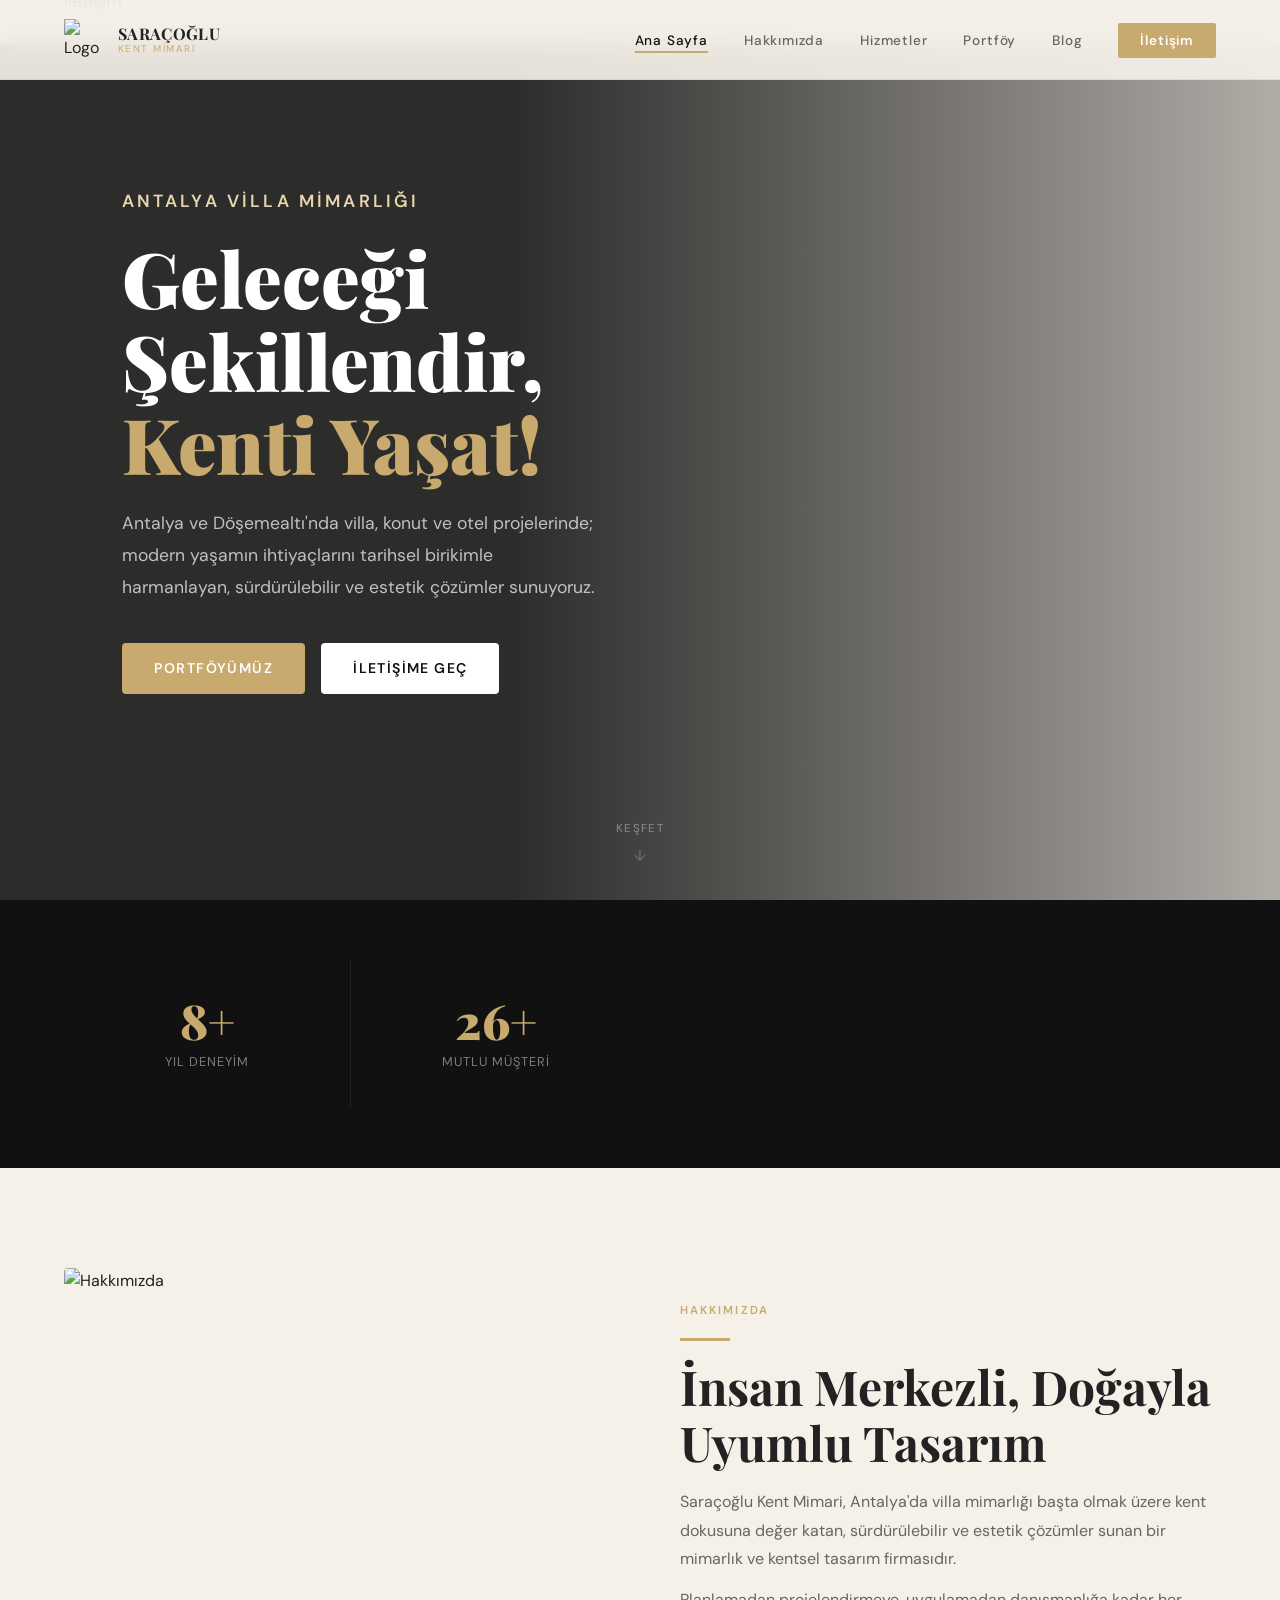
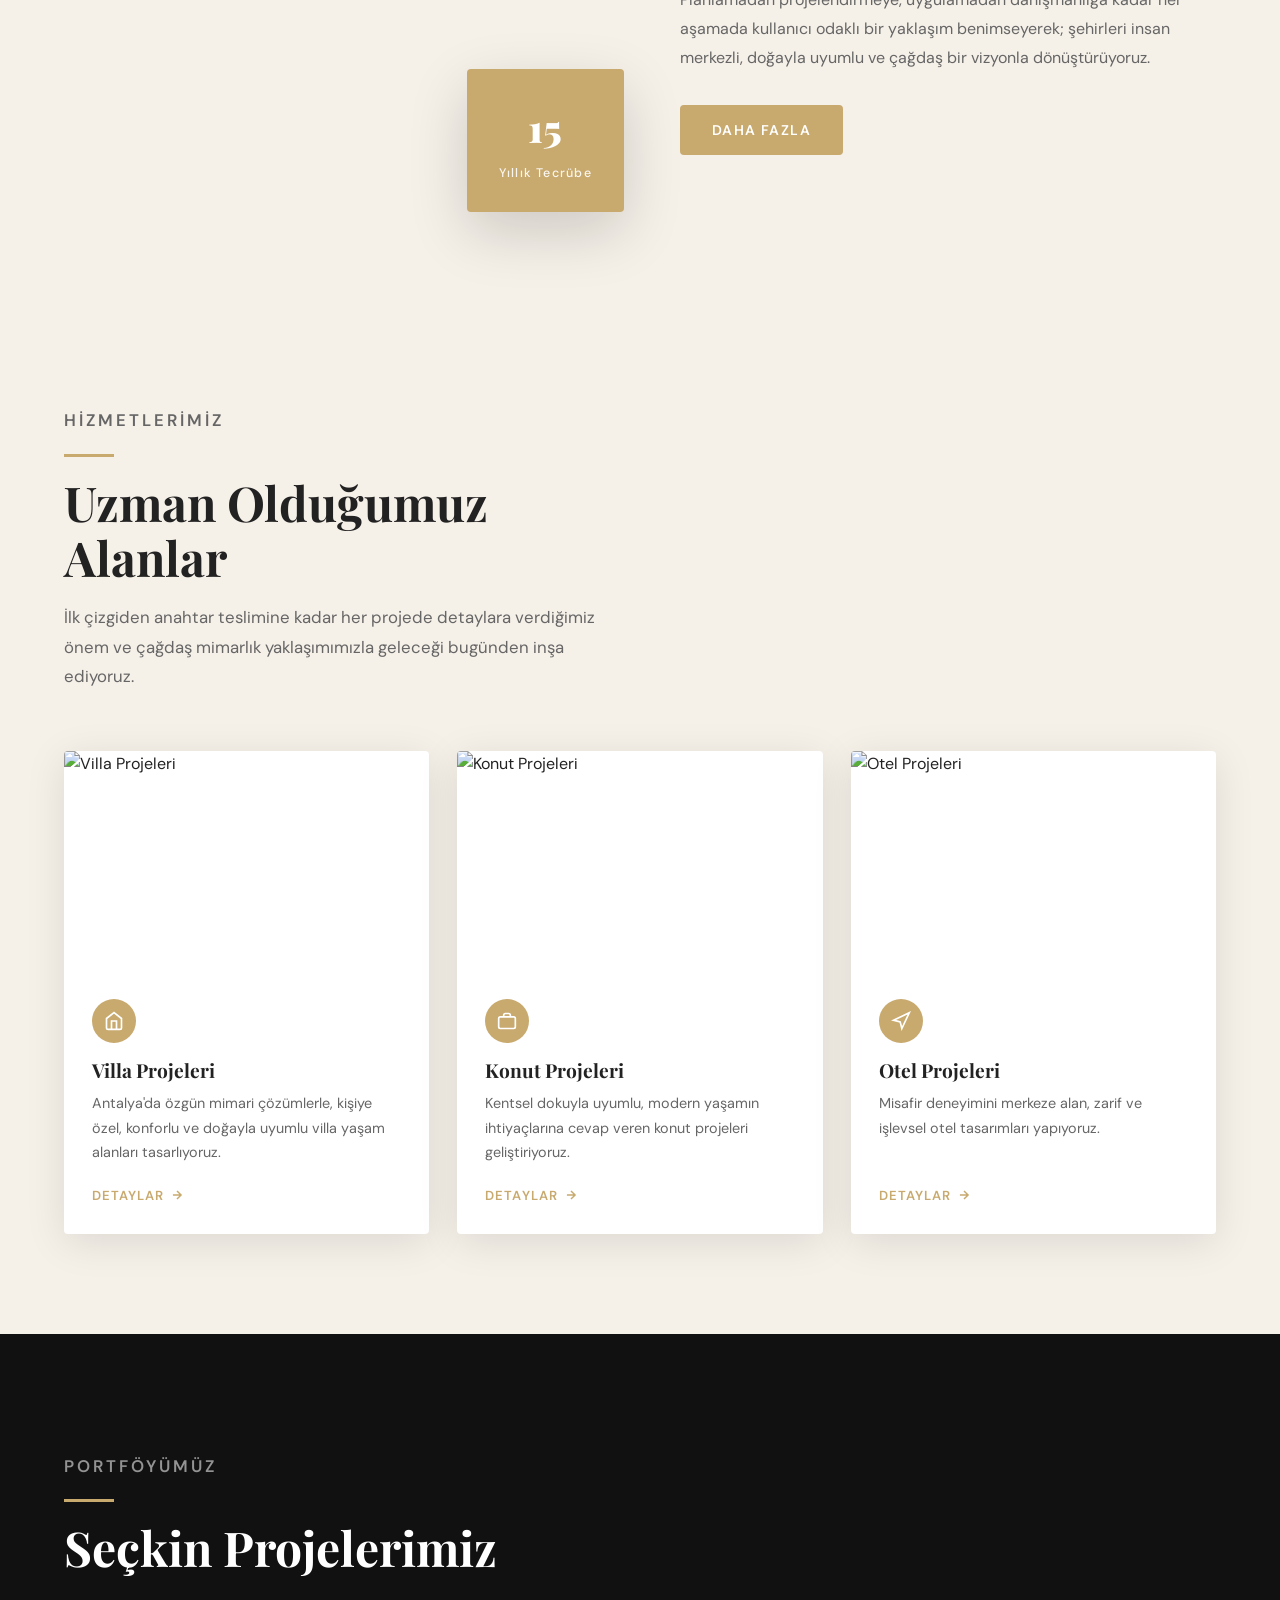
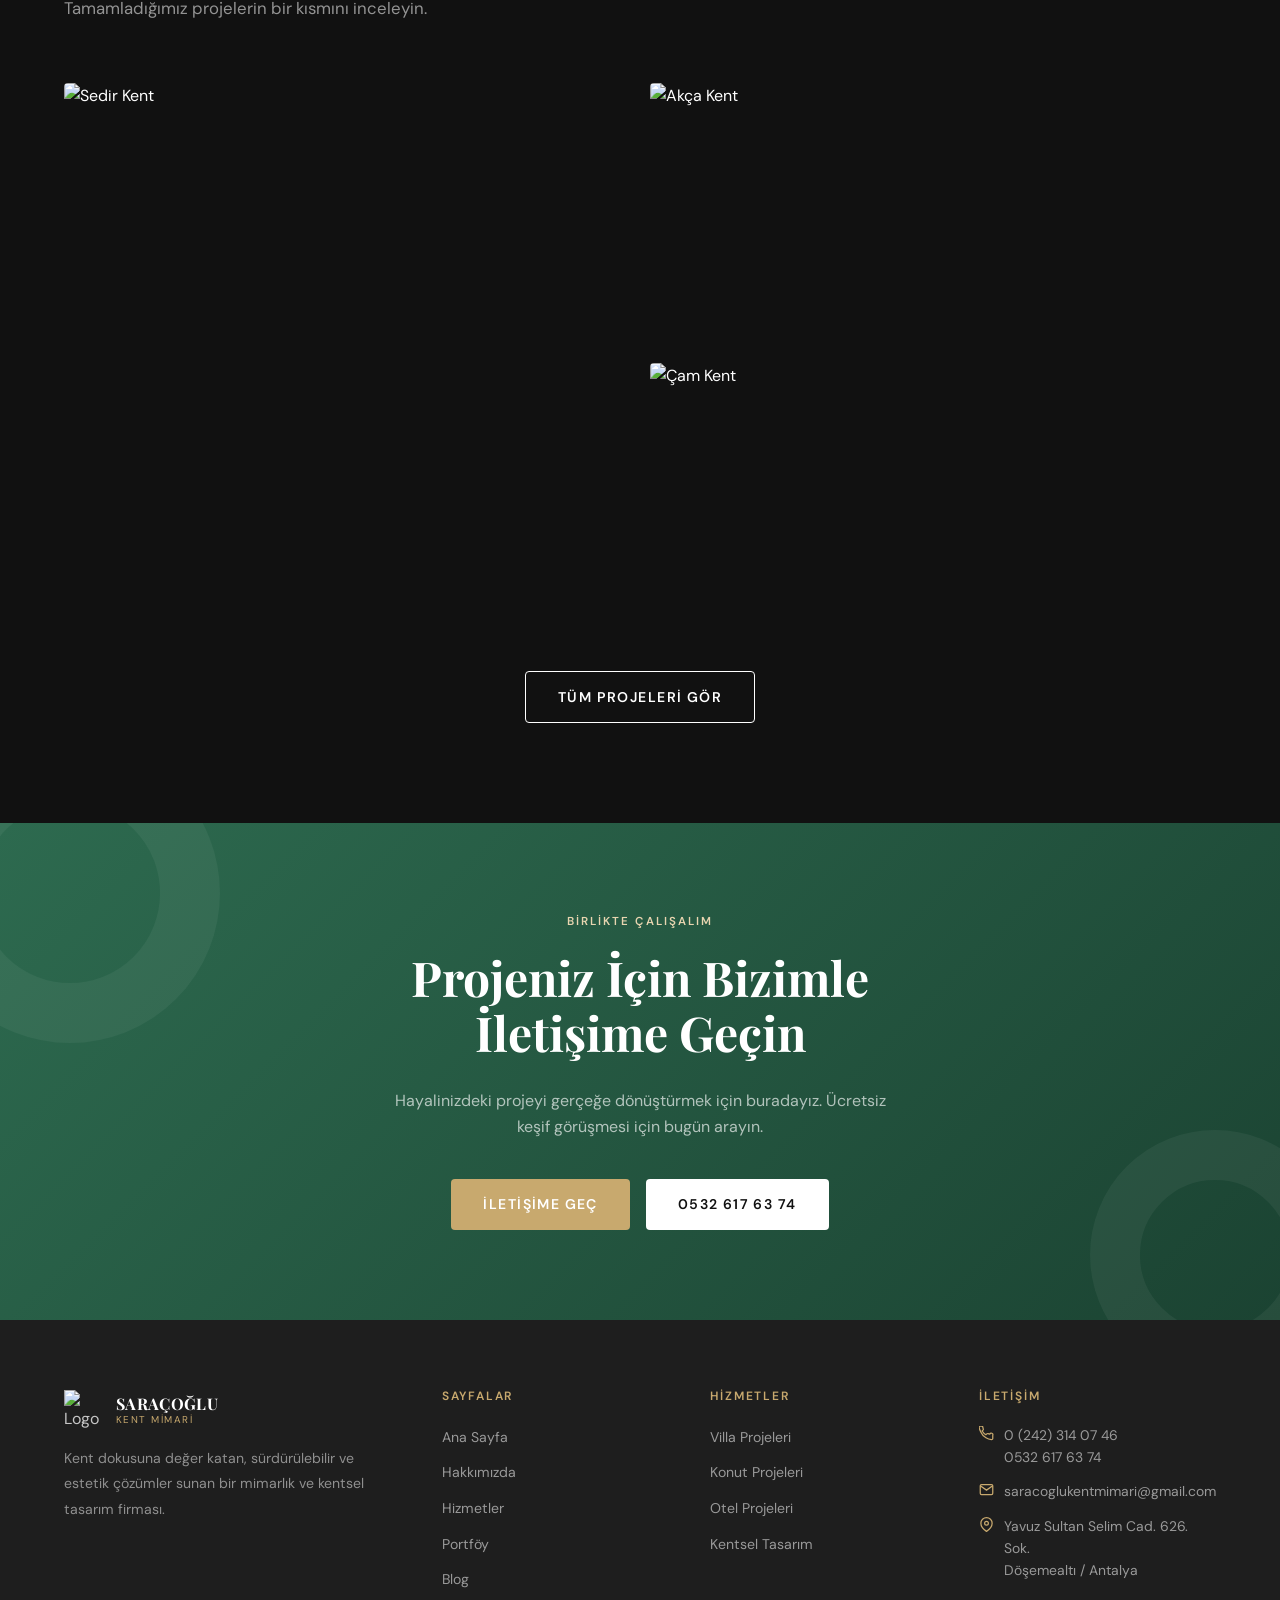
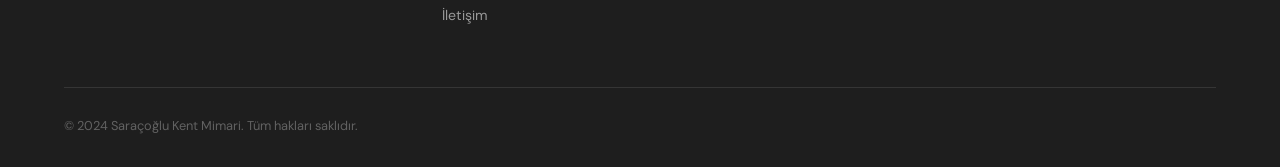
==== commit ff1d48df: "SEO iyileştirmeleri, blog bölümü ve harita düzeltmesi Antalya villa mimarlık odaklı SEO meta/JSON-LD" ====
--- a/index.html
+++ b/index.html
@@ -3,13 +3,69 @@
   <head>
     <meta charset="UTF-8" />
     <meta name="viewport" content="width=device-width, initial-scale=1.0" />
-    <title>Saraçoğlu Kent Mimari — Mimarlık & Kentsel Tasarım</title>
+    <title>Antalya Villa Mimarlığı | Saraçoğlu Kent Mimari</title>
     <meta
       name="description"
-      content="Mimarlık ve kentsel tasarım firması. Villa, konut ve otel projeleri."
+      content="Antalya ve Döşemealtı'nda villa mimarlığı, konut ve otel projeleri. 15+ yıllık deneyimle özgün, doğayla uyumlu villa tasarımları için ücretsiz keşif görüşmesi alın."
     />
+    <meta name="keywords" content="antalya villa mimarlık, antalya villa mimarı, döşemealtı villa mimarlık, antalya mimarlık ofisi, antalya kentsel tasarım" />
+    <meta name="robots" content="index, follow" />
+    <link rel="canonical" href="https://saracoglukentmimari.com/index.html" />
     <link rel="stylesheet" href="css/style.css" />
     <link rel="icon" href="/favicon.ico" />
+
+    <!-- Open Graph -->
+    <meta property="og:type" content="website" />
+    <meta property="og:site_name" content="Saraçoğlu Kent Mimari" />
+    <meta property="og:locale" content="tr_TR" />
+    <meta property="og:title" content="Antalya Villa Mimarlığı | Saraçoğlu Kent Mimari" />
+    <meta property="og:description" content="Antalya ve Döşemealtı'nda villa mimarlığı, konut ve otel projeleri. 15+ yıllık deneyimle özgün, doğayla uyumlu villa tasarımları." />
+    <meta property="og:url" content="https://saracoglukentmimari.com/index.html" />
+    <meta property="og:image" content="https://static.wixstatic.com/media/598a45835cc64bb7892bb44dd5821d2d.jpg/v1/fill/w_1400,h_900,al_c,q_85/598a45835cc64bb7892bb44dd5821d2d.jpg" />
+
+    <!-- Twitter -->
+    <meta name="twitter:card" content="summary_large_image" />
+    <meta name="twitter:title" content="Antalya Villa Mimarlığı | Saraçoğlu Kent Mimari" />
+    <meta name="twitter:description" content="Antalya ve Döşemealtı'nda villa mimarlığı, konut ve otel projeleri." />
+    <meta name="twitter:image" content="https://static.wixstatic.com/media/598a45835cc64bb7892bb44dd5821d2d.jpg/v1/fill/w_1400,h_900,al_c,q_85/598a45835cc64bb7892bb44dd5821d2d.jpg" />
+
+    <!-- Structured data -->
+    <script type="application/ld+json">
+      {
+        "@context": "https://schema.org",
+        "@type": "Architect",
+        "name": "Saraçoğlu Kent Mimari",
+        "image": "https://static.wixstatic.com/media/b6cc17_3a07f7cb346d4ff6aaf0f38547e2d93a~mv2.png",
+        "url": "https://saracoglukentmimari.com/",
+        "telephone": ["+902423140746", "+905326176374"],
+        "email": "saracoglukentmimari@gmail.com",
+        "priceRange": "$$",
+        "address": {
+          "@type": "PostalAddress",
+          "streetAddress": "Yavuz Sultan Selim Caddesi, 626. Sokak",
+          "addressLocality": "Döşemealtı",
+          "addressRegion": "Antalya",
+          "postalCode": "07190",
+          "addressCountry": "TR"
+        },
+        "areaServed": ["Antalya", "Döşemealtı", "Konyaaltı", "Muratpaşa", "Kepez", "Lara", "Belek"],
+        "openingHoursSpecification": [
+          {
+            "@type": "OpeningHoursSpecification",
+            "dayOfWeek": ["Monday", "Tuesday", "Wednesday", "Thursday", "Friday"],
+            "opens": "08:00",
+            "closes": "18:00"
+          },
+          {
+            "@type": "OpeningHoursSpecification",
+            "dayOfWeek": ["Saturday"],
+            "opens": "09:00",
+            "closes": "14:00"
+          }
+        ]
+      }
+    </script>
+
     <style>
       /* ---- HERO ---- */
       .hero {
@@ -450,7 +506,8 @@
         <li><a href="index.html" class="active">Ana Sayfa</a></li>
         <li><a href="hakkimizda.html">Hakkımızda</a></li>
         <li><a href="hizmetler.html">Hizmetler</a></li>
-        <li><a href="portfolio.html">Portföy</a></li>
+        <li><a href="portfolio-collections/portfolio.html">Portföy</a></li>
+        <li><a href="blog/index.html">Blog</a></li>
         <li><a href="iletisim.html" class="nav-cta">İletişim</a></li>
       </ul>
       <button class="hamburger" aria-label="Menü">
@@ -461,7 +518,8 @@
       <a href="index.html">Ana Sayfa</a>
       <a href="hakkimizda.html">Hakkımızda</a>
       <a href="hizmetler.html">Hizmetler</a>
-      <a href="portfolio.html">Portföy</a>
+      <a href="portfolio-collections/portfolio.html">Portföy</a>
+      <a href="blog/index.html">Blog</a>
       <a href="iletisim.html">İletişim</a>
     </div>
 
@@ -469,17 +527,20 @@
     <section class="hero">
       <div class="hero-bg"></div>
       <div class="hero-content">
-        <p class="label anim-up">Mimarlık & Kentsel Tasarım</p>
+        <p class="label anim-up">Antalya Villa Mimarlığı</p>
         <h1 class="anim-up-2">
           Geleceği Şekillendir,
           <em>Kenti Yaşat!</em>
         </h1>
         <p class="anim-up-3">
-          Modern yaşamın ihtiyaçlarını tarihsel birikimle harmanlayan,
-          sürdürülebilir ve estetik çözümler sunuyoruz.
+          Antalya ve Döşemealtı'nda villa, konut ve otel projelerinde; modern
+          yaşamın ihtiyaçlarını tarihsel birikimle harmanlayan, sürdürülebilir
+          ve estetik çözümler sunuyoruz.
         </p>
         <div class="hero-btns anim-up-4">
-          <a href="portfolio.html" class="btn btn-primary">Portföyümüz</a>
+          <a href="portfolio-collections/portfolio.html" class="btn btn-primary"
+            >Portföyümüz</a
+          >
           <a href="iletisim.html" class="btn btn-white">İletişime Geç</a>
         </div>
       </div>
@@ -533,8 +594,9 @@
           <p
             style="color: var(--text-muted); margin-top: 18px; line-height: 1.8"
           >
-            Saraçoğlu Kent Mimari, kent dokusuna değer katan, sürdürülebilir ve
-            estetik çözümler sunan bir mimarlık ve kentsel tasarım firmasıdır.
+            Saraçoğlu Kent Mimari, Antalya'da villa mimarlığı başta olmak
+            üzere kent dokusuna değer katan, sürdürülebilir ve estetik
+            çözümler sunan bir mimarlık ve kentsel tasarım firmasıdır.
           </p>
           <p
             style="color: var(--text-muted); margin-top: 12px; line-height: 1.8"
@@ -590,8 +652,8 @@
             </div>
             <h3>Villa Projeleri</h3>
             <p>
-              Özgün mimari çözümlerle, kişiye özel, konforlu ve doğayla uyumlu
-              yaşam alanları tasarlıyoruz.
+              Antalya'da özgün mimari çözümlerle, kişiye özel, konforlu ve
+              doğayla uyumlu villa yaşam alanları tasarlıyoruz.
             </p>
             <a href="hizmetler.html" class="service-link"
               >Detaylar
@@ -741,7 +803,7 @@
 
       <div style="text-align: center; margin-top: 48px">
         <a
-          href="portfolio.html"
+          href="portfolio-collections/portfolio.html"
           class="btn btn-outline"
           style="color: var(--white); border-color: var(--white)"
           >Tüm Projeleri Gör</a
@@ -794,7 +856,8 @@
             <li><a href="index.html">Ana Sayfa</a></li>
             <li><a href="hakkimizda.html">Hakkımızda</a></li>
             <li><a href="hizmetler.html">Hizmetler</a></li>
-            <li><a href="portfolio.html">Portföy</a></li>
+            <li><a href="portfolio-collections/portfolio.html">Portföy</a></li>
+            <li><a href="blog/index.html">Blog</a></li>
             <li><a href="iletisim.html">İletişim</a></li>
           </ul>
         </div>
